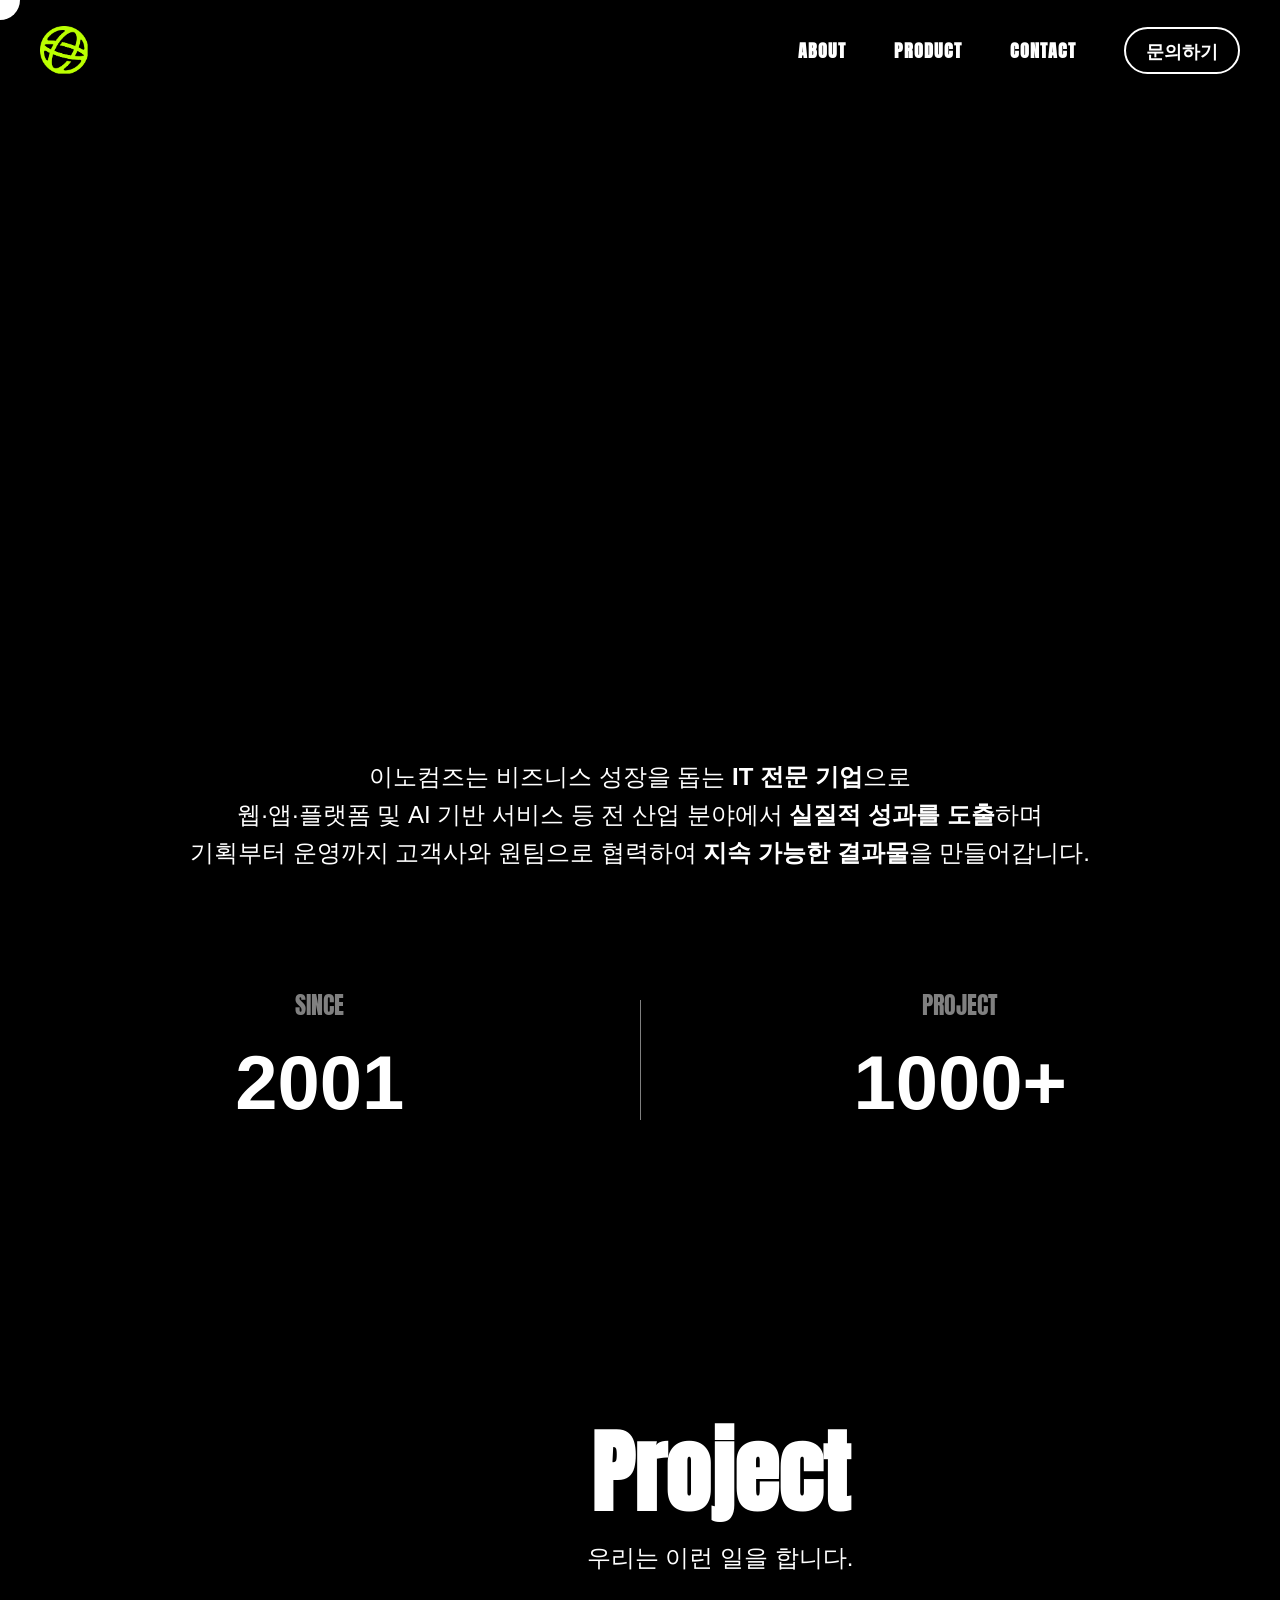
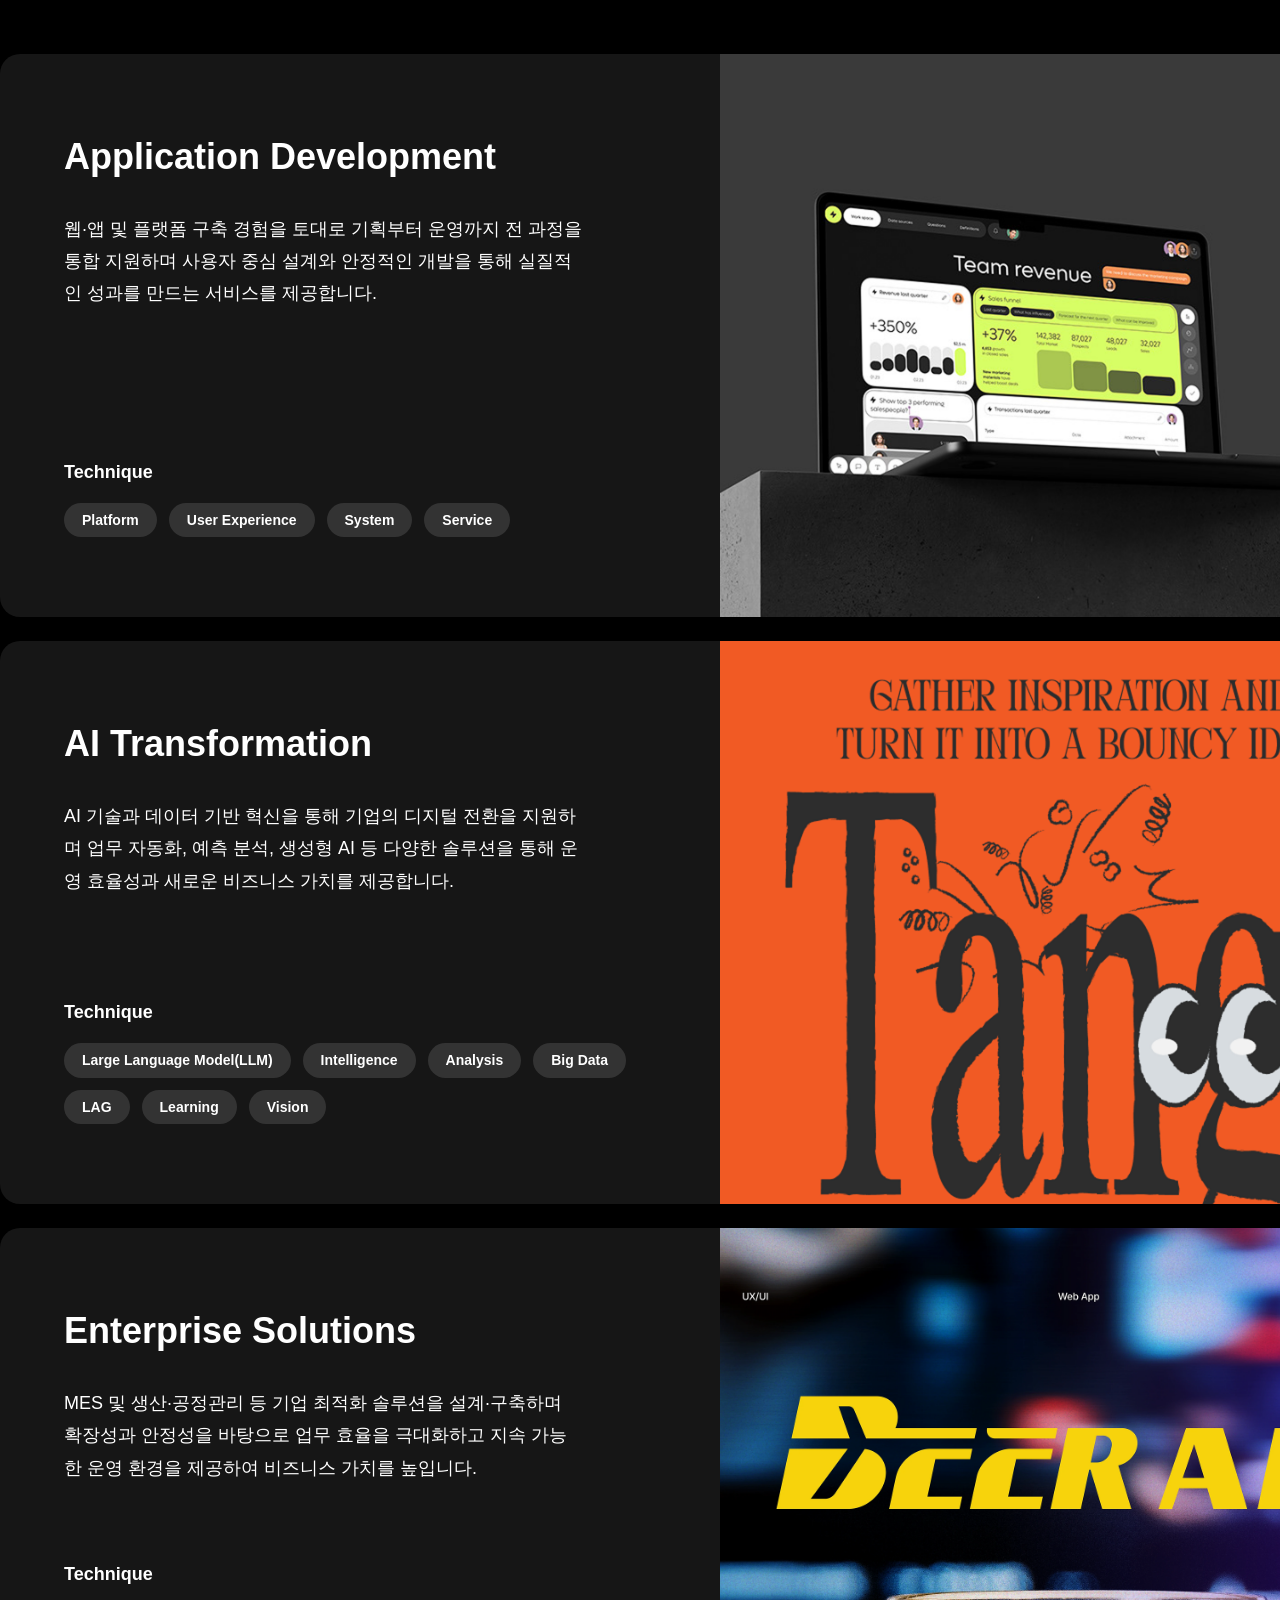
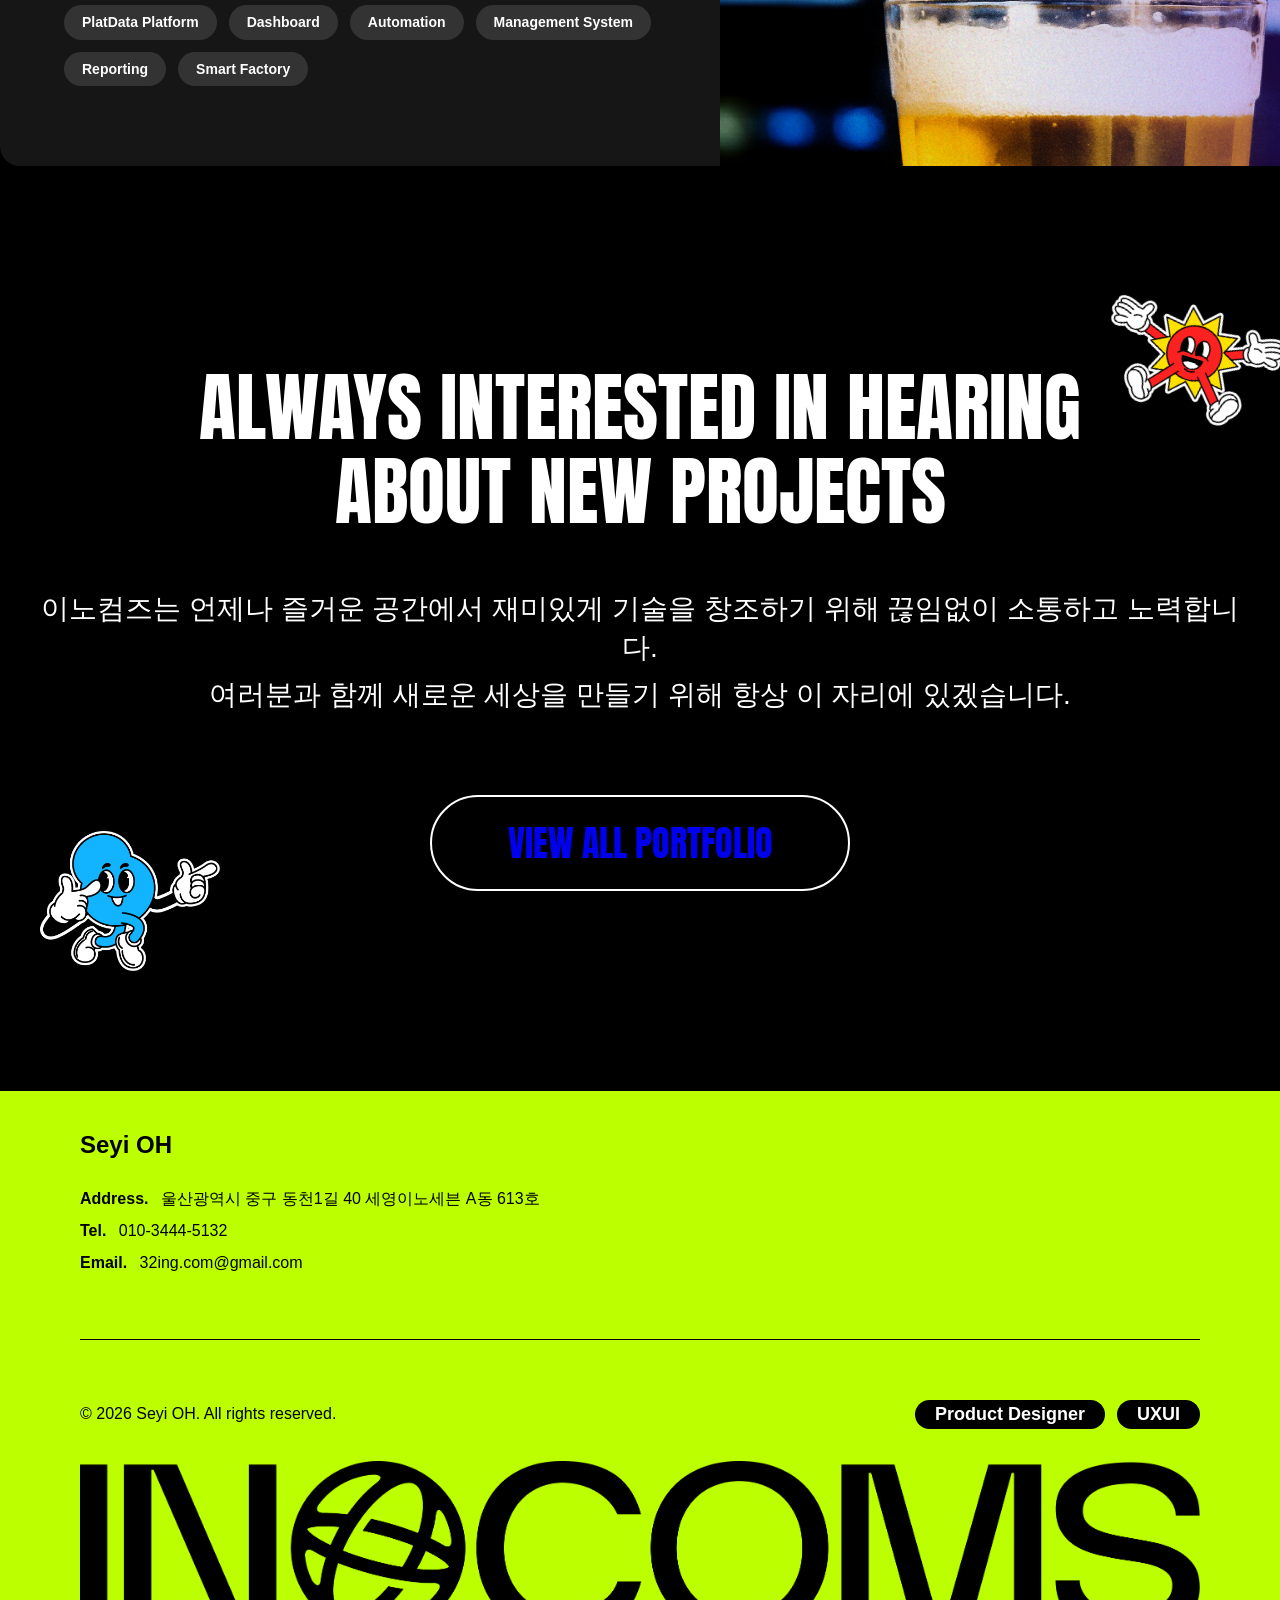
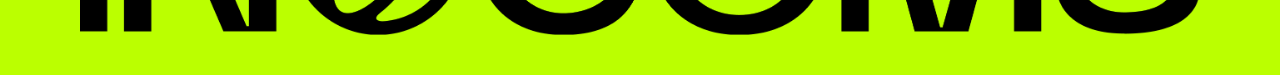
==== index.html @ cf407aca "Initial portfolio upload" ====
<!DOCTYPE html>
<html lang="ko">

<head>
    <meta charset="UTF-8">
    <meta name="viewport" content="width=device-width, initial-scale=1.0">
    <link rel="stylesheet" href="style.css">
    <link rel="preconnect" href="https://fonts.googleapis.com">
    <link rel="preconnect" href="https://fonts.gstatic.com" crossorigin>
    <link href="https://fonts.googleapis.com/css2?family=Anton&display=swap" rel="stylesheet">
    <link href="https://unpkg.com/aos@2.3.4/dist/aos.css" rel="stylesheet">
    <title>Document</title>
</head>

<body>
    <div class="cursor">
    </div>
    <!-- *** header start *** -->
    <header>
        <div class="header_inner">
            <a href="index.html" class="logo">
                <img src="img/logo.png" alt="logo">
            </a>
            <div class="right_menu">
                <nav>
                    <ul class="menu">
                        <li><a href="about.html">ABOUT</a></li>
                        <li><a href="product.html">PRODUCT</a></li>
                        <li><a href="contact.html">CONTACT</a></li>
                    </ul>
                </nav>
                <a href="contact.html" class="contact_btn">문의하기</a>
            </div>
        </div>
    </header>
    <!-- *** header end *** -->

    <!-- *** hero start *** -->
    <section class="hero">
        <video autoplay muted loop playsinline>
            <source src="img/video_main.mp4" type="video/mp4">
        </video>
    </section>
    <!-- *** hero end *** -->

    <!-- *** about start *** -->
    <section class="about">
        <div class="about_text">
            <p>이노컴즈는 비즈니스 성장을 돕는 <strong>IT 전문 기업</strong>으로</p>
            <p>웹·앱·플랫폼 및 AI 기반 서비스 등 전 산업 분야에서 <strong>실질적 성과를 도출</strong>하며</p>
            <p>기획부터 운영까지 고객사와 원팀으로 협력하여 <strong>지속 가능한 결과물</strong>을 만들어갑니다.</p>
        </div>

        <div class="about_stats">
            <div class="stat_item">
                <span class="stat_label">SINCE</span>
                <h2>2001</h2>
            </div>
            <div class="stat_divider"></div>
            <div class="stat_item">
                <span class="stat_label">PROJECT</span>
                <h2>1000+</h2>
            </div>
        </div>
        <!-- *** about end *** -->
    </section>
    <!-- *** project start *** -->
    <!-- *** project title *** -->
    <section class="project">
        <div class="section_title">
            <h2>Project</h2>
            <p>우리는 이런 일을 합니다.</p>
        </div>
        <!-- *** project list *** -->
        <div class="project_list">
            <!-- *** project 1 start *** -->
            <article class="project_card">
                <div class="project_content">
                    <h3>Application Development</h3>
                    <p>웹·앱 및 플랫폼 구축 경험을 토대로 기획부터 운영까지 전 과정을 통합
                        지원하며 사용자 중심 설계와 안정적인 개발을 통해 실질적인 성과를 만드는
                        서비스를 제공합니다.
                    </p>
                    <div class="technique">
                        <span>Technique</span>
                        <ul class="technique_list">
                            <li>Platform</li>
                            <li>User Experience</li>
                            <li>System</li>
                            <li>Service</li>
                        </ul>
                    </div>
                </div>
                <div class="project_image">
                    <img src="img/project1.png" alt="project-1">
                </div>
            </article>
            <!-- *** project 1 end *** -->

            <!-- *** project 2 start *** -->
            <article class="project_card">
                <div class="project_content">
                    <h3>AI Transformation</h3>
                    <p>
                        AI 기술과 데이터 기반 혁신을 통해 기업의 디지털 전환을 지원하며 업무
                        자동화, 예측 분석, 생성형 AI 등 다양한 솔루션을 통해 운영 효율성과
                        새로운 비즈니스 가치를 제공합니다.
                    </p>
                    <div class="technique">
                        <span>Technique</span>
                        <ul class="technique_list">
                            <li>Large Language Model(LLM)</li>
                            <li>Intelligence</li>
                            <li>Analysis</li>
                            <li>Big Data</li>
                            <li>LAG</li>
                            <li>Learning</li>
                            <li>Vision</li>
                        </ul>
                    </div>
                </div>
                <div class="project_image">
                    <img src="img/project2.png" alt="project-2">
                </div>
            </article>
            <!-- *** project 2 end *** -->

            <!-- *** project 3 start *** -->
            <article class="project_card">
                <div class="project_content">
                    <h3>Enterprise Solutions</h3>
                    <p>
                        MES 및 생산·공정관리 등 기업 최적화 솔루션을 설계·구축하며 확장성과
                        안정성을 바탕으로 업무 효율을 극대화하고 지속 가능한 운영 환경을
                        제공하여 비즈니스 가치를 높입니다.
                    </p>
                    <div class="technique">
                        <span>Technique</span>
                        <ul class="technique_list">
                            <li>PlatData Platform</li>
                            <li>Dashboard</li>
                            <li>Automation</li>
                            <li>Management System</li>
                            <li>Reporting</li>
                            <li>Smart Factory</li>
                        </ul>
                    </div>
                </div>
                <div class="project_image">
                    <img src="img/project3.png" alt="project-3">
                </div>
            </article>
            <!-- *** project 3 end *** -->
        </div>
    </section>
    <!-- *** project end *** -->

    <!-- *** contact start *** -->
    <section class="contact">
        <!-- *** contact image *** -->
        <img src="img/blue_sticker.png" alt="blue_sticker" class="charactor_left">
        <img src="img/red_sticker.png" alt="red_sticker" class="charactor_right">

        <!-- *** contact title JS effect *** -->
        <div class="contact_title" data-aos="fade-up">
            <h2>
                ALWAYS INTERESTED IN HEARING<br>
                ABOUT NEW PROJECTS
            </h2>
        </div>
        <!-- *** contact description *** -->
        <div class="contact_description">
            <p>이노컴즈는 언제나 즐거운 공간에서 재미있게 기술을 창조하기 위해 끊임없이 소통하고 노력합니다.</p>
            <p>여러분과 함께 새로운 세상을 만들기 위해 항상 이 자리에 있겠습니다.</p>
        </div>
        <!-- *** contact button *** -->
        <a href="#" class="contact_button">VIEW ALL PORTFOLIO</a>
    </section>
    <!-- *** contact end *** -->

    <!-- *** footer start *** -->
    <footer class="footer">
        <div class="footer_inner">
            <!-- *** company info *** -->
            <div class="footer_info">
                <h3>Seyi OH</h3>
                <p><strong>Address.</strong> 울산광역시 중구 동천1길 40 세영이노세븐 A동 613호</p>
                <p><strong>Tel.</strong> 010-3444-5132</p>
                <p><strong>Email.</strong> 32ing.com@gmail.com</p>
            </div>
            <!-- *** line *** -->
            <div class="footer_divider">
            </div>
            <!-- *** company info *** -->
            <div class="footer_bottom">
                <p class="copyright">© 2026 Seyi OH. All rights reserved.</p>
                <!-- *** company tag *** -->
                <div class="footer_tag">
                    <span>Product Designer</span>
                    <span>UXUI</span>
                </div>
            </div>
            <!-- *** big logo *** -->
            <div class="footer_logo">
                <img src="img/footer_logo.png" alt="footer-logo">
            </div>
        </div>
    </footer>
    <!-- *** footer end *** -->
    </section>

    <!-- *** javascript start *** -->
    <script src="https://unpkg.com/aos@2.3.4/dist/aos.js"></script>
    <script src="script.js"></script>
</body>

</html>
---- style.css ----
/* 초기 세팅 */
* {
    margin: 0;
    padding: 0;
    box-sizing: border-box;
}

body {
    background-color: #000;
    font-family: "pretendard", sans-serif;
    color: #FFF;
    cursor: none;
}

body a {
    cursor: none;
}

/* ===== Cursor Design Start ===== */
.cursor {
    width: 40px;
    height: 40px;
    border-radius: 50%;
    background: white;
    position: fixed;
    pointer-events: none;
    mix-blend-mode: difference;
    z-index: 9999;
    transform: translate(-50%, -50%) scale(1);
    transition: transform .3s ease;
}

.cursor.active {
    transform: translate(-50%, -50%) scale(1.5);
}

/* ==== header start ===== */
header {
    width: 100%;
    position: fixed;
    z-index: 9998;
    background-color: #000;
}

.header_inner {
    max-width: 1440px;
    height: 100px;
    padding: 0 40px;
    margin: 0 auto;
    display: flex;
    align-items: center;
    justify-content: space-between;
}

/* ==== logo style ===== */
.logo img {
    width: 48px;
    height: 48px;
    display: block;
}

/* ==== menu style ===== */
.menu {
    display: flex;
    gap: 48px;
    list-style: none;
}

.menu a {
    color: white;
    text-decoration: none;
    font-size: 18px;
    font-weight: 700;
    letter-spacing: 1px;
}

/* ==== right menu style ===== */
.right_menu {
    font-family: "Anton", "sans-serif";
    display: flex;
    align-items: center;
    gap: 48px;
}

/* ==== contact btn style ===== */
.contact_btn {
    padding: 8px 20px;
    border: 2px solid #FFF;
    border-radius: 999px;
    color: #FFF;
    text-decoration: none;
    font-size: 18px;
    font-weight: 700;
    transition: all 0.3s ease;
}

.contact_btn:hover {
    background: #FFF;
    color: #000;
}

/* ==== hero start ==== */
.hero {
    display: flex;
    justify-content: center;
    align-items: center;
}

.hero video {
    width: 100%;
    max-width: 675px;
    margin-top: 120px;
    height: auto;
    display: block;
}

/* ==== about start ==== */
.about {
    padding: 300px 0px;
    display: flex;
    flex-direction: column;
    align-items: center;
}

.about_text {
    text-align: center;
}

.about_text p {
    font-family: "pretendard", sans-serif;
    font-size: 24px;
    line-height: 1.6;
    font-weight: 300;
}

.about_text p strong {
    font-weight: 600;
}

.about_stats {
    width: 100%;
    max-width: 1440px;
    margin-top: 120px;
    display: flex;
    justify-content: center;
    align-items: center;
}

.stat_item {
    flex: 1;
    display: flex;
    flex-direction: column;
    align-items: center;
}

.stat_label {
    font-family: "Anton", "sans-serif";
    font-size: 24px;
    line-height: 1;
    color: #808080;
    margin-bottom: 20px;
}

.stat_item h2 {
    font-size: 76px;
    font-weight: 700;
    line-height: 1.2;
}

.stat_divider {
    width: 1px;
    height: 120px;
    background-color: #808080;
}

/* ==== about end ==== */

/* ==== project start ==== */

.project {
    width: 1440px;
    margin: 0 auto;
    padding: 50x 40px;
}

.project_list {
    display: flex;
    flex-direction: column;
    gap: 24px;
}

/* ==== title area ==== */

.section_title {
    text-align: center;
    margin-bottom: 80px;
}

.section_title h2 {
    font-family: "Anton", sans-serif;
    font-size: 90px;
    line-height: 1;
    text-align: center;
}

.section_title p {
    font-family: "pretendard", sans-serif;
    font-size: 24px;
    font-weight: 300;
    margin-top: 24px;
    text-align: center;
}

/* ==== project card start ==== */
.project_card {
    display: flex;
    overflow: hidden;
    border-radius: 20px;
    background-color: #161616;
}

/* ==== project left content start ==== */

.project_content {
    width: 50%;
    padding: 80px 64px;
    display: flex;
    flex-direction: column;

}

.project_content h3 {
    font-family: "pretendard", sans-serif;
    font-size: 36px;
    font-weight: 700;
    line-height: 1.3;
    margin-bottom: 32px;
}

.project_content p {
    font-family: "pretendard", sans-serif;
    font-size: 18px;
    font-weight: 400;
    line-height: 1.8;
    max-width: 520px;
    margin-bottom: 80px;
}


/* ==== technique start ==== */
.technique {
    margin-top: auto;
}

.technique span {
    display: block;
    font-family: "pretendard", sans-serif;
    font-size: 18px;
    font-weight: 700;
    margin-bottom: 20px;
}

.technique_list {
    display: flex;
    flex-wrap: wrap;
    gap: 12px;
}

.technique_list li {
    list-style: none;
    padding: 6px 18px;
    border-radius: 999px;
    background-color: #333;
    font-family: "pretendard", sans-serif;
    font-size: 14px;
    font-weight: 700;
    line-height: 1.6;
}

/* ==== project right image start ==== */
.project_image {
    width: 50%;
}

.project_image img {
    width: 100%;
    height: 100%;
    display: block;
    object-fit: cover;
}

/* ==== project end ==== */

/* ==== contact start ==== */
.contact {
    max-width: 1440px;
    width: 100%;
    margin: 0 auto;
    padding: 200px 40px;
    position: relative;
    display: flex;
    flex-direction: column;
    align-items: center;
}

.contact_title {
    text-align: center;
}

.contact_title h2 {
    font-family: "Anton", sans-serif;
    font-size: 76px;
    line-height: 1.1;
    font-weight: 400;
}

/* ==== contact discrition ==== */
.contact_description {
    margin-top: 48px;
    text-align: center;
}

.contact_description p {
    font-family: "pretendard", sans-serif;
    font-size: 28px;
    font-weight: 400;
    line-height: 1.4;
    margin-top: 8px;
}

/* ==== contact button ==== */
.contact_button {
    margin-top: 80px;
    width: 420px;
    height: 96px;
    display: flex;
    justify-content: center;
    align-items: center;
    border: 2px solid #FFF;
    border-radius: 999px;
    text-decoration: none;
    font-family: "Anton", sans-serif;
    font-size: 36px;
    font-weight: 400;
    transition: all 0.3s ease;
}

.contact_button:hover {
    background-color: #FFF;
    color: #000;
}

.charactor_left,
.charactor_right {
    position: absolute;
    width: 180px;
}

.charactor_left {
    left: 40px;
    bottom: 120px;
}

.charactor_right {
    right: 0;
    top: 140px;
    transform: translate(0) rotate(17deg);
}

/* ==== contact end ==== */

/* ==== footer start ==== */

footer {
    width: 100%;
    background-color: #BBFF00;
    padding: 40px;
    overflow: hidden;
}

.footer_inner {
    max-width: 1440px;
    margin: 0 auto;
    padding: 0 40px;
}

/* ==== footer company info start ==== */
.footer_info h3 {
    font-family: "pretendard", sans-serif;
    font-size: 24px;
    color: #000;
    font-weight: 700;
    margin-bottom: 24px;
}

.footer_info p {
    font-family: "pretendard", sans-serif;
    font-size: 16px;
    font-weight: 400;
    line-height: 2;
    color: #000;
}

.footer_info strong {
    margin-right: 8px;
    font-weight: 700;
}

.footer_divider {
    width: 100%;
    height: 1px;
    background-color: #000;
    margin: 60px 0;
}

.footer_bottom {
    display: flex;
    justify-content: space-between;
    align-items: center;
    margin-bottom: 32px;
    color: #000;
}

.copyright {
    font-family: "pretendard", sans-serif;
    font-size: 16px;
    font-weight: 400;
}

.footer_tag {
    display: flex;
    gap: 12px;
}

.footer_tag span {
    font-family: "pretendard", sans-serif;
    padding: 4px 20px;
    border-radius: 999px;
    background-color: #000;
    color: #FFF;
    font-size: 18px;
    font-weight: 600;
}

.footer_logo img {
    width: 100%;
    display: block;
}

/* ==== footer end ==== */
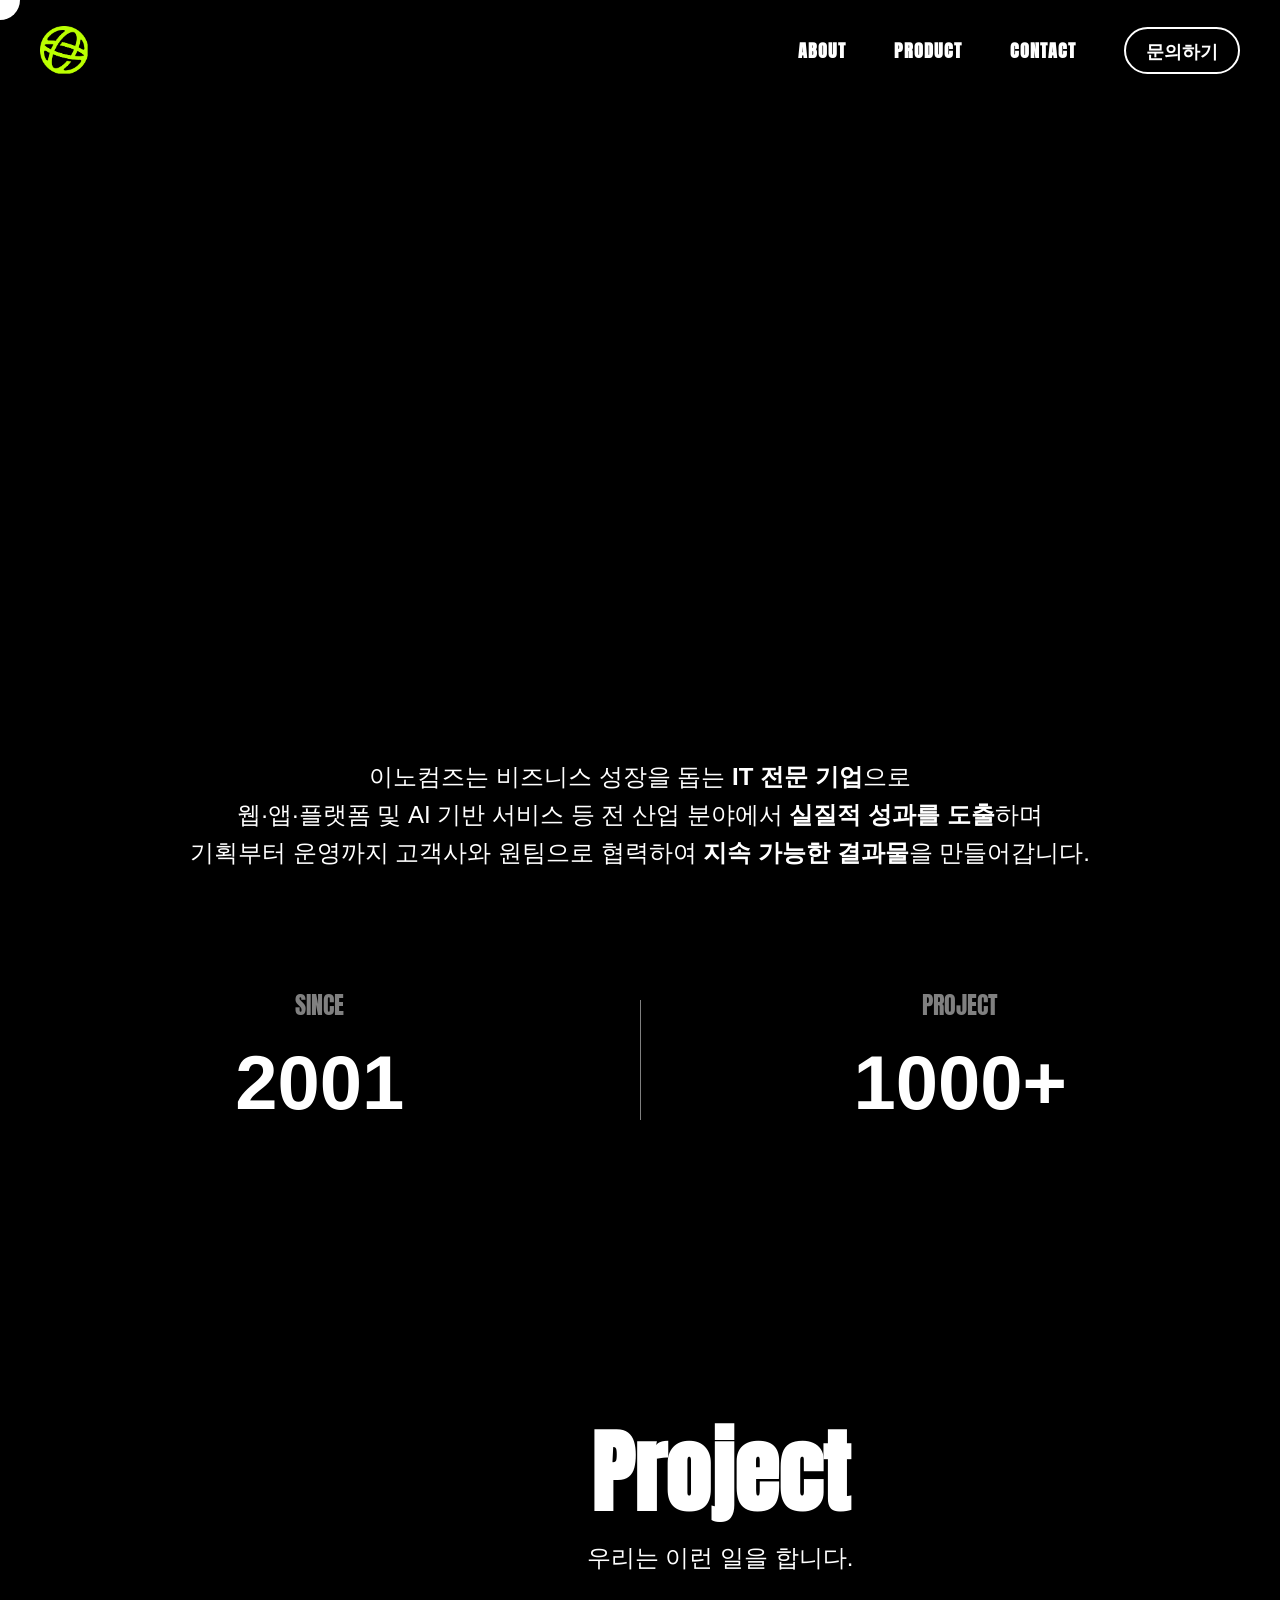
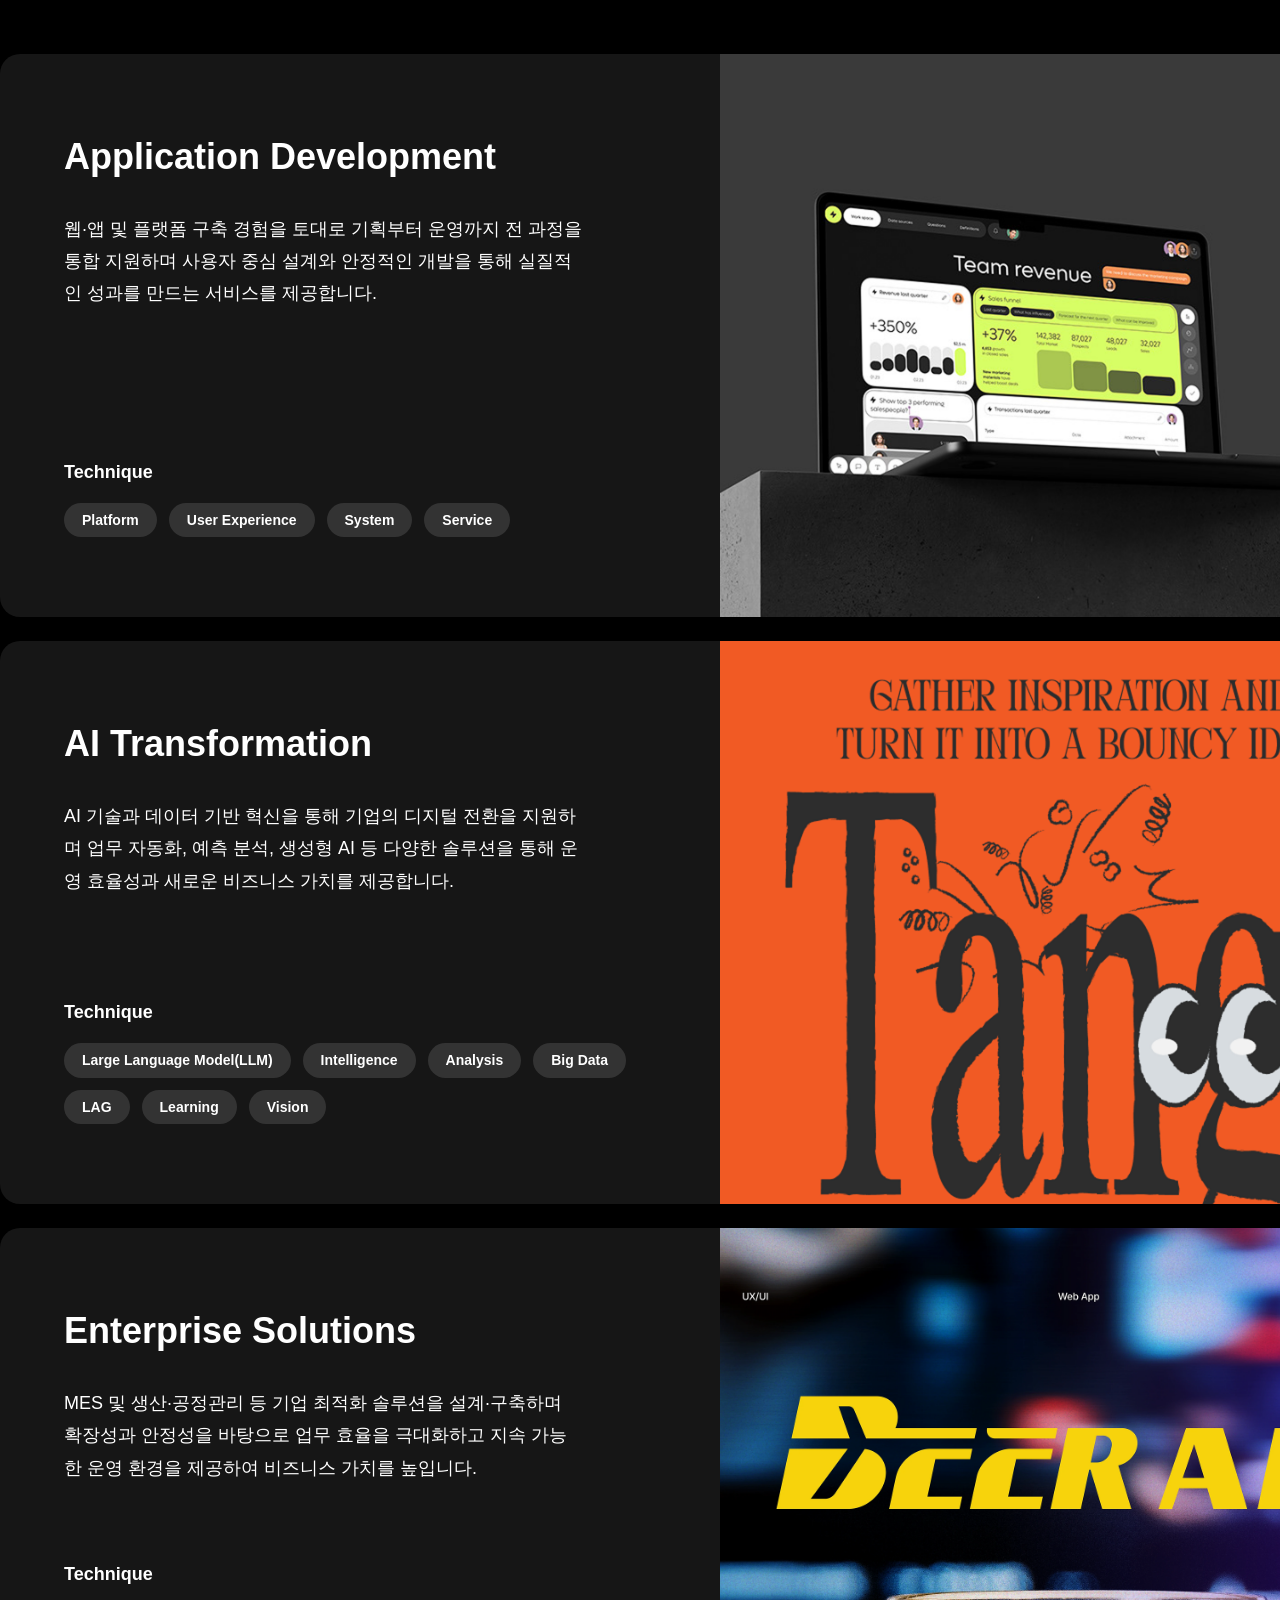
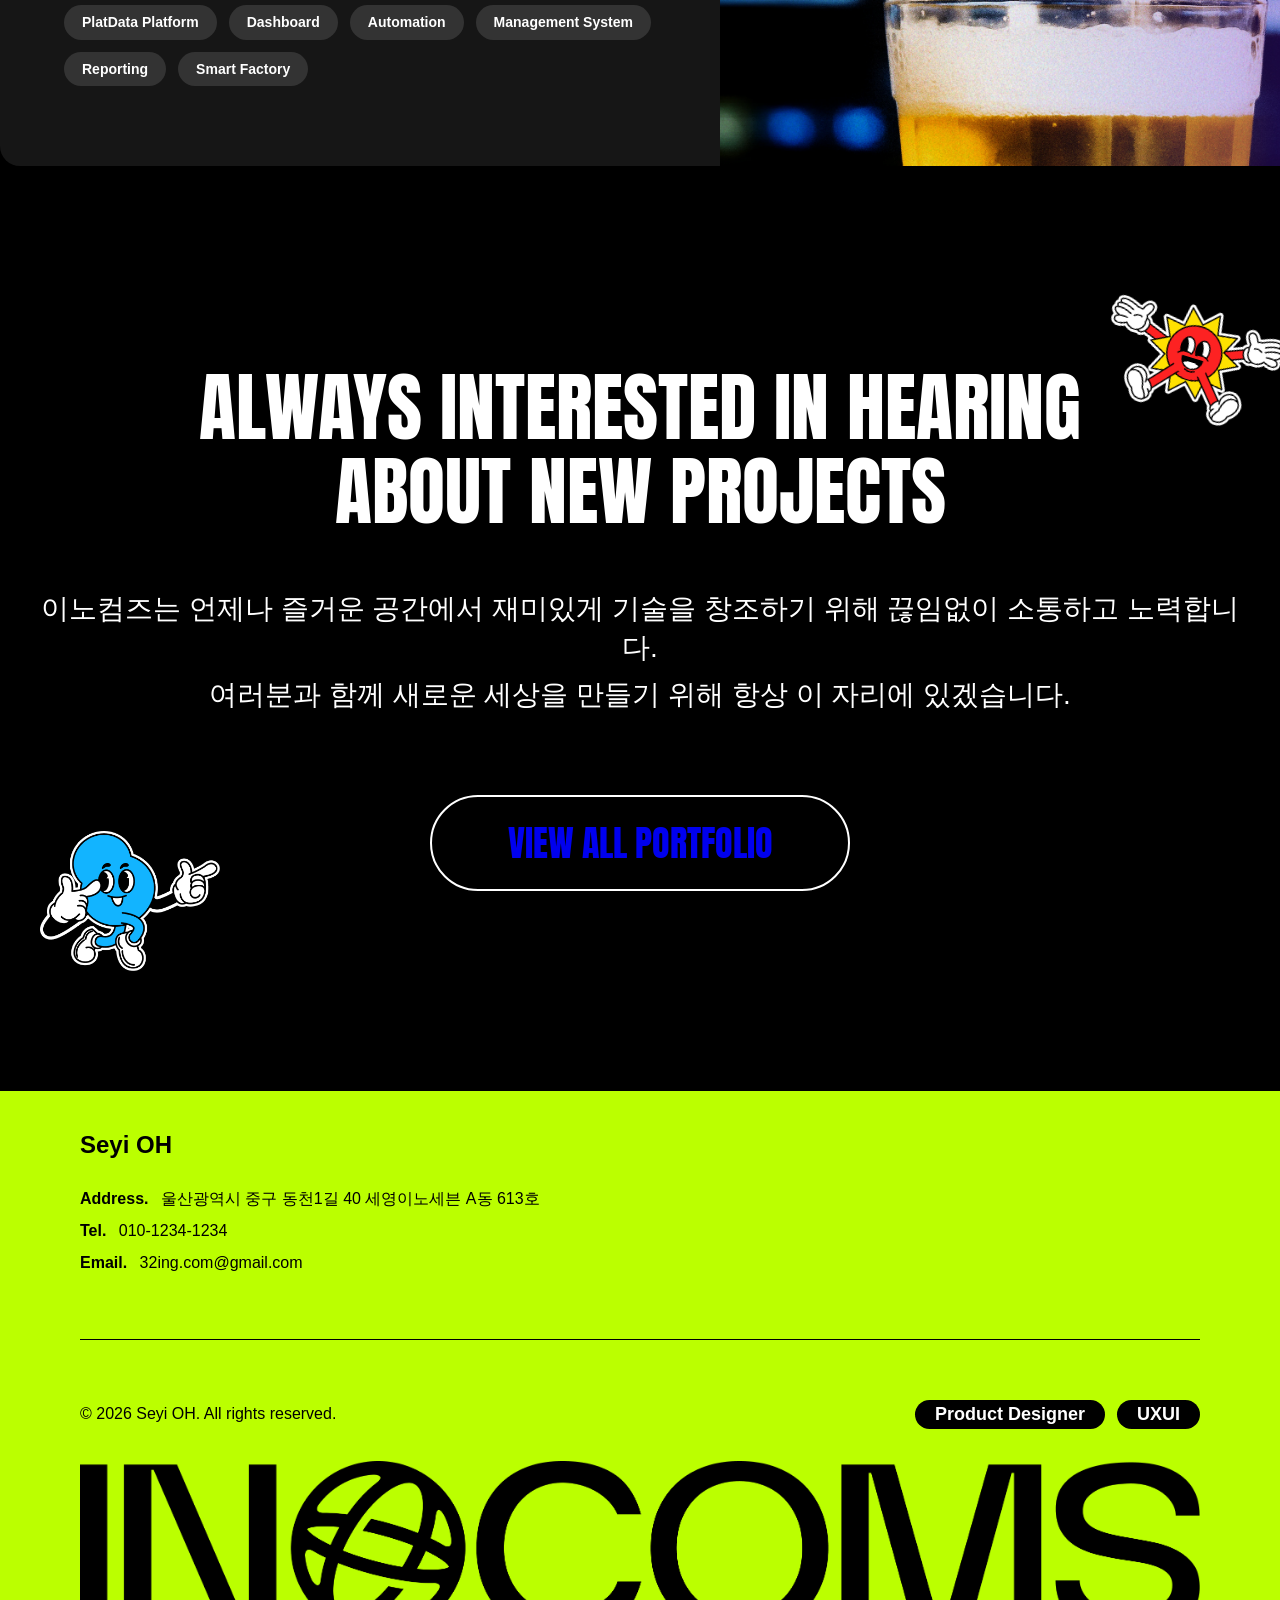
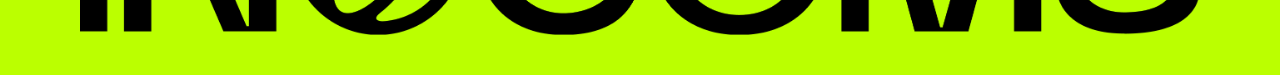
==== commit b7b4fa99: "Add files via upload" ====
--- a/index.html
+++ b/index.html
@@ -9,7 +9,7 @@
     <link rel="preconnect" href="https://fonts.gstatic.com" crossorigin>
     <link href="https://fonts.googleapis.com/css2?family=Anton&display=swap" rel="stylesheet">
     <link href="https://unpkg.com/aos@2.3.4/dist/aos.css" rel="stylesheet">
-    <title>Document</title>
+    <title>32's PORTFOLIO</title>
 </head>
 
 <body>
@@ -185,7 +185,7 @@
             <div class="footer_info">
                 <h3>Seyi OH</h3>
                 <p><strong>Address.</strong> 울산광역시 중구 동천1길 40 세영이노세븐 A동 613호</p>
-                <p><strong>Tel.</strong> 010-3444-5132</p>
+                <p><strong>Tel.</strong> 010-1234-1234</p>
                 <p><strong>Email.</strong> 32ing.com@gmail.com</p>
             </div>
             <!-- *** line *** -->
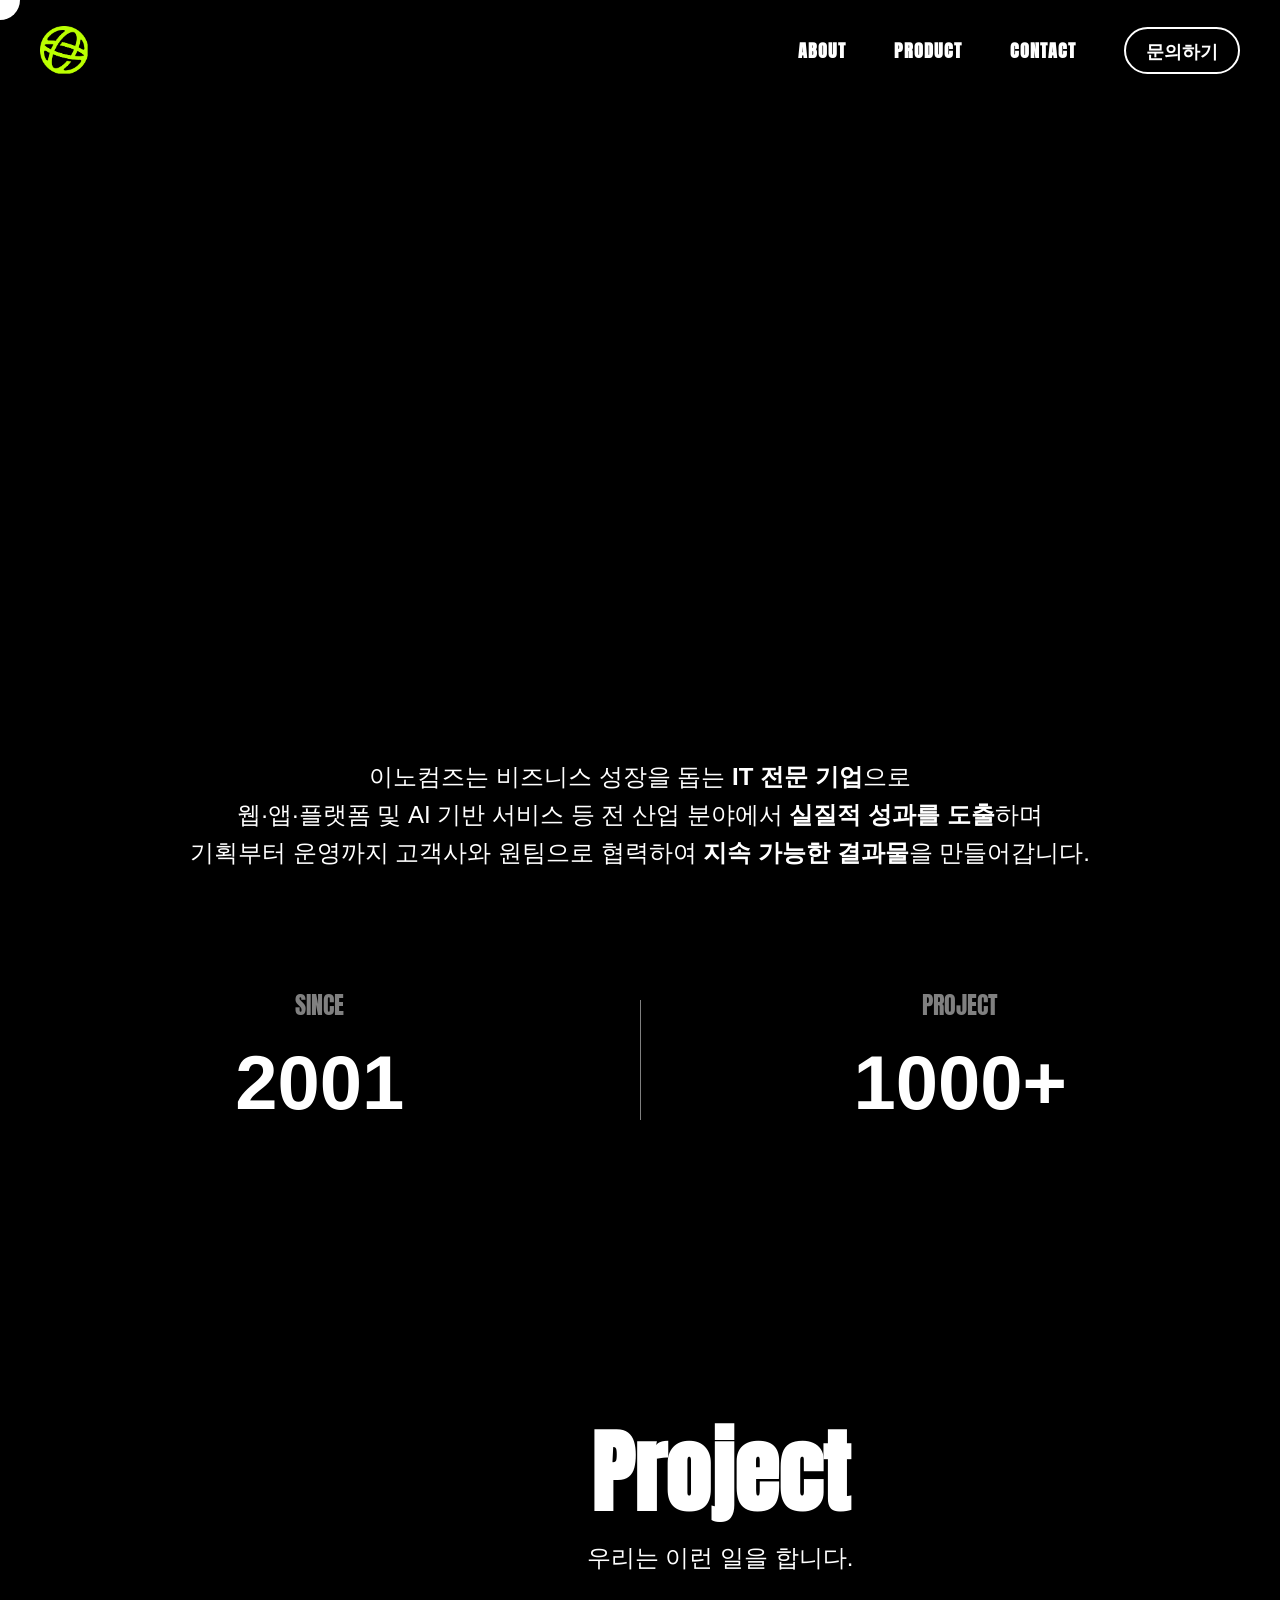
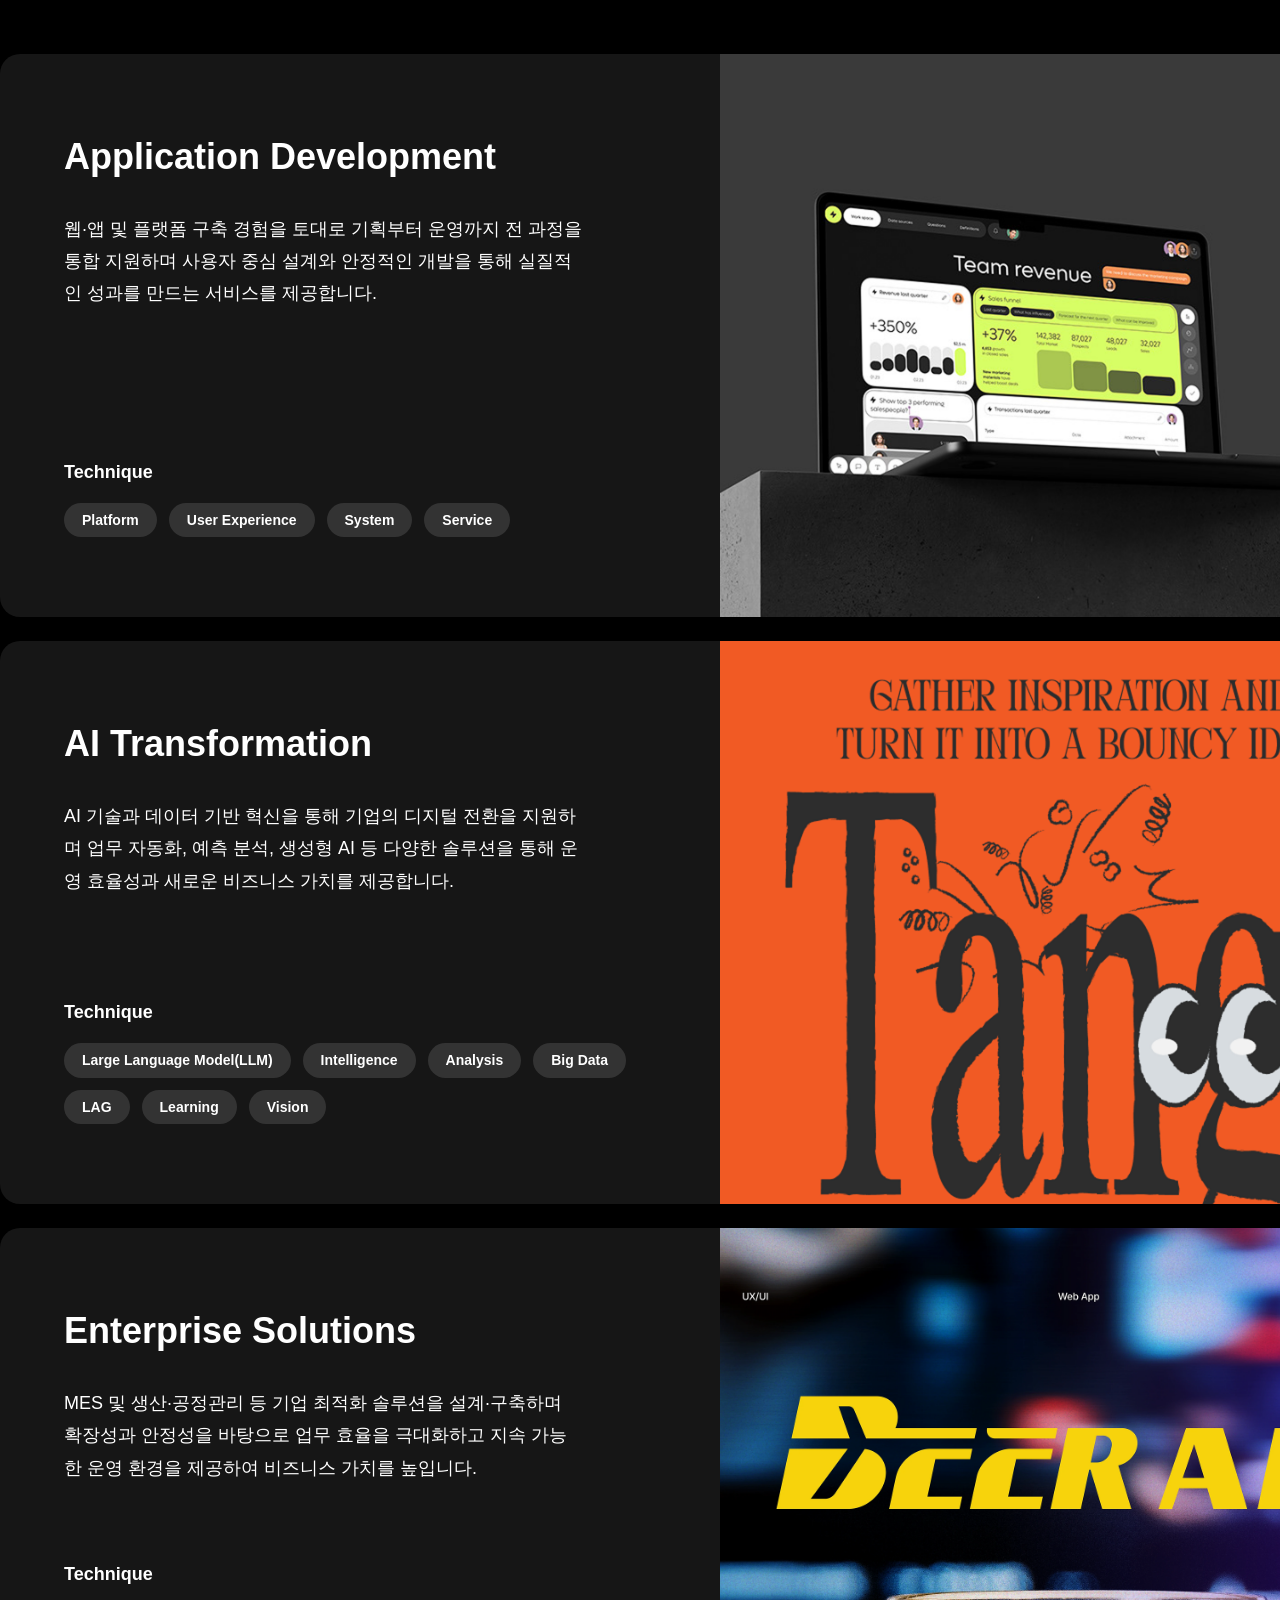
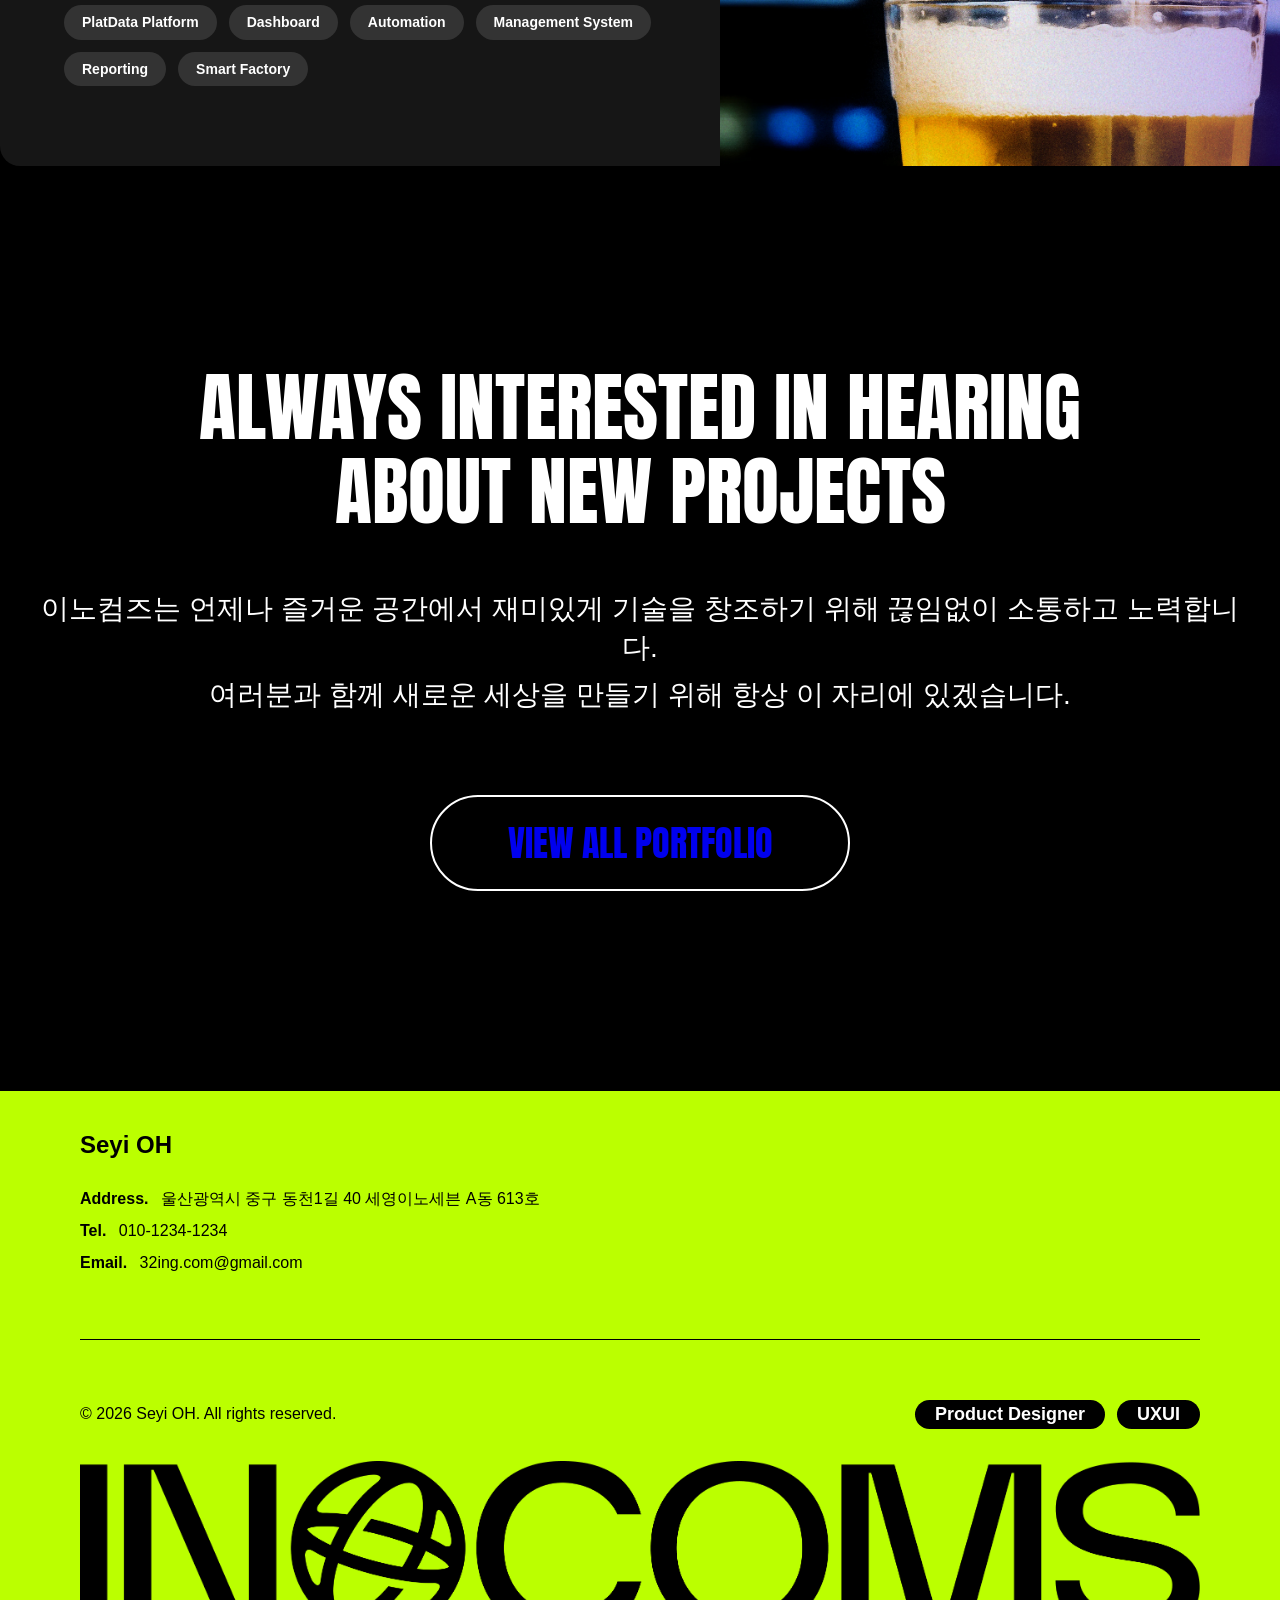
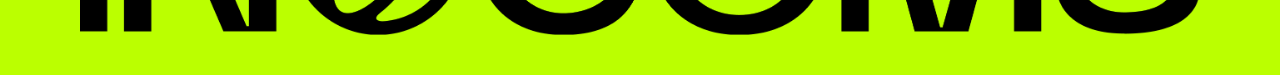
==== commit 3cd41b57: "Add files via upload" ====
--- a/index.html
+++ b/index.html
@@ -158,8 +158,8 @@
     <!-- *** contact start *** -->
     <section class="contact">
         <!-- *** contact image *** -->
-        <img src="img/blue_sticker.png" alt="blue_sticker" class="charactor_left">
-        <img src="img/red_sticker.png" alt="red_sticker" class="charactor_right">
+        <img src="img/blue_sticker.png" alt="blue_sticker" data-aos="fade-left" class="charactor_left">
+        <img src="img/red_sticker.png" alt="red_sticker" data-aos="fade-right" class="charactor_right">
 
         <!-- *** contact title JS effect *** -->
         <div class="contact_title" data-aos="fade-up">
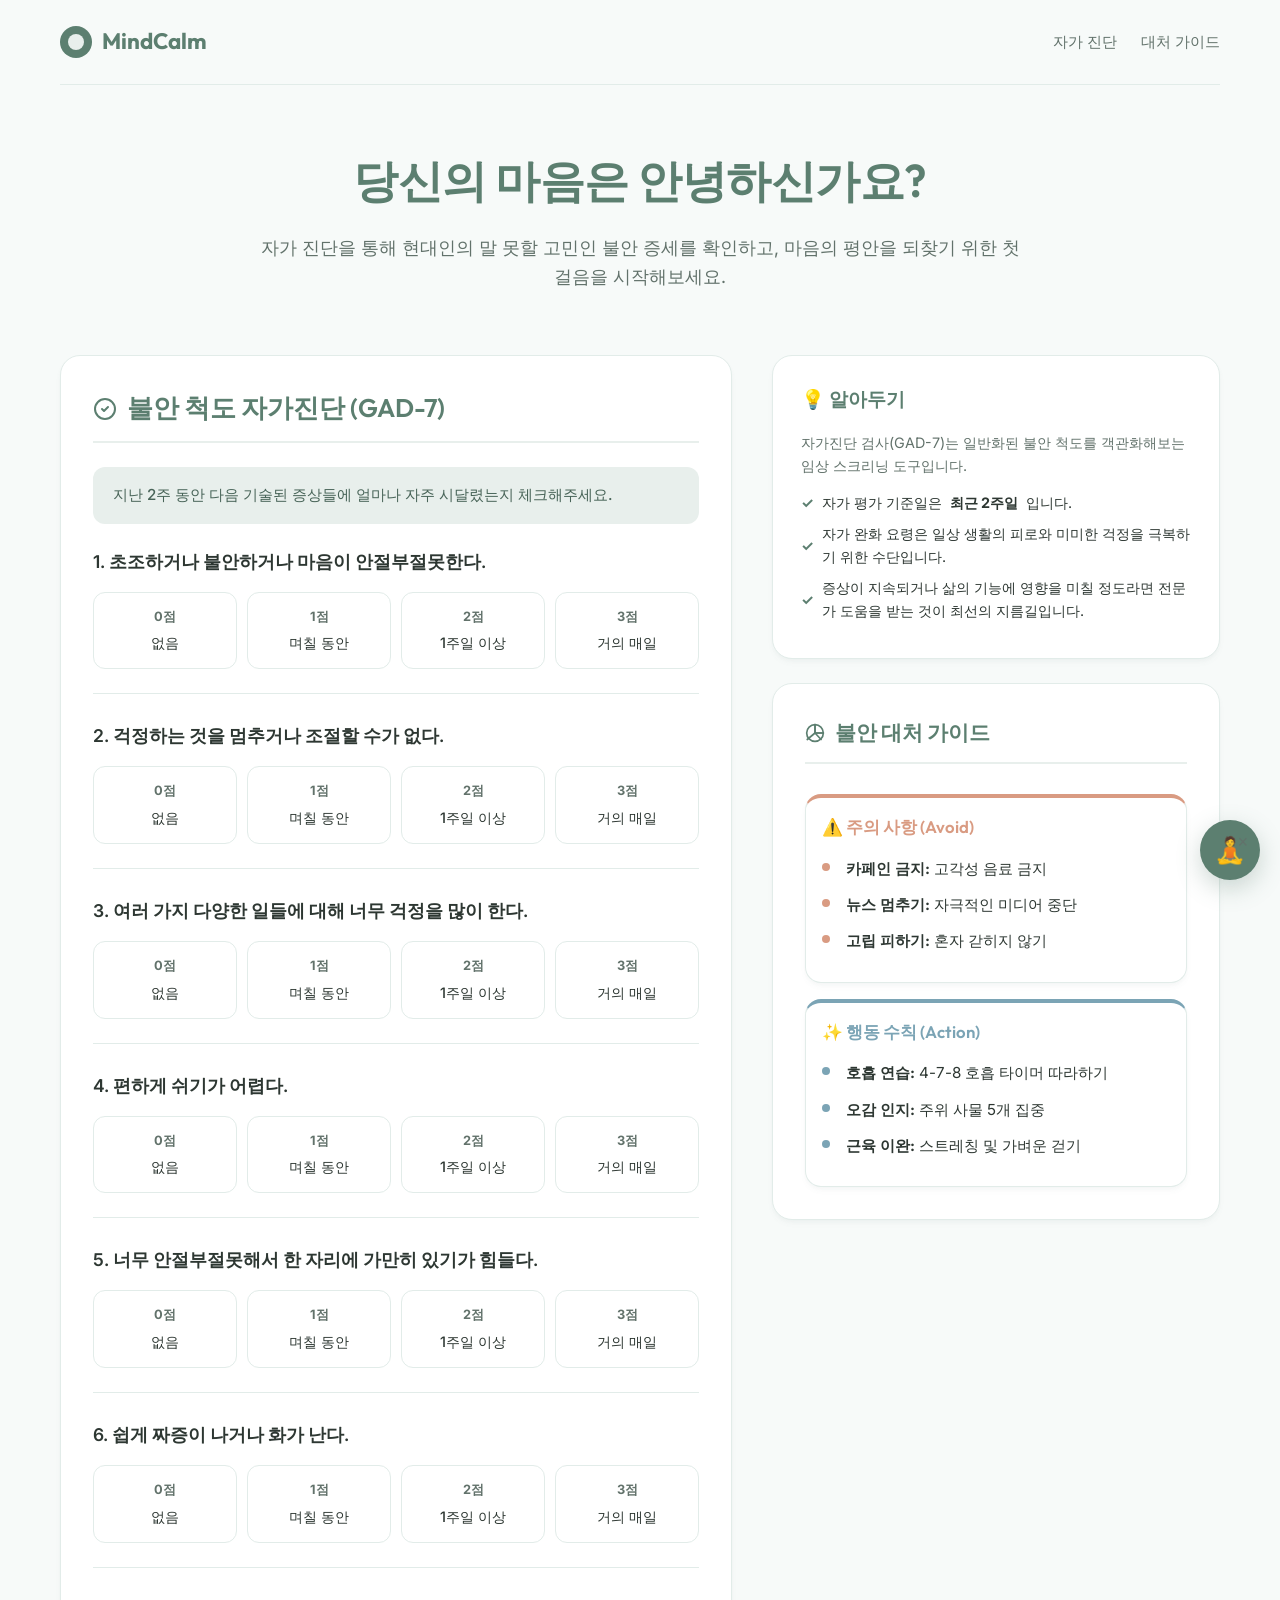
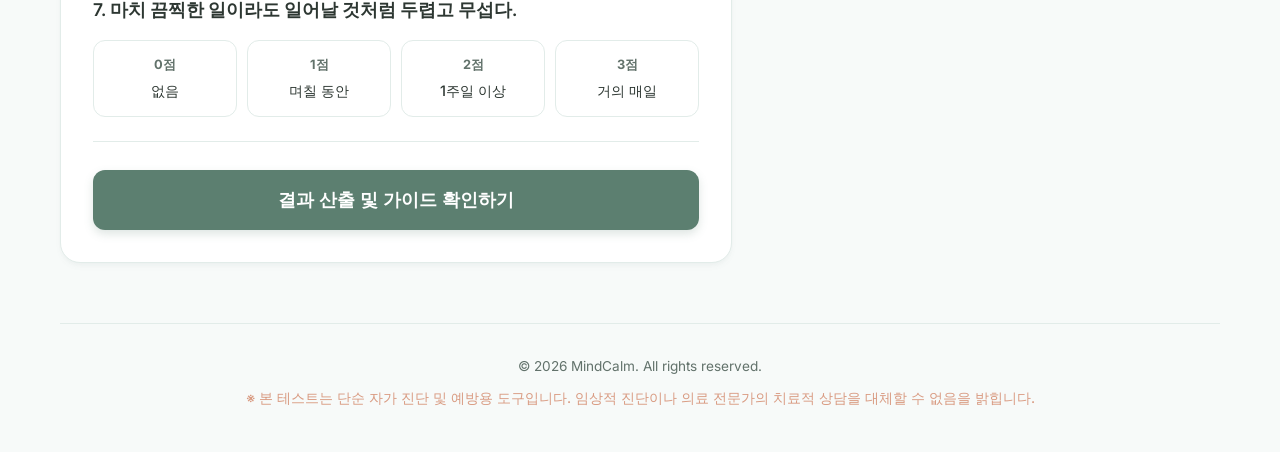
==== commit 212520b5: "AI Vibecoding" ====
--- a/index.html
+++ b/index.html
@@ -4,214 +4,369 @@
 <head>
     <meta charset="UTF-8">
     <meta name="viewport" content="width=device-width, initial-scale=1.0">
-    <link rel="stylesheet" href="style.css">
+    <title>MindCalm - 마음 진단 및 불안 케어 솔루션</title>
+    <!-- Google Fonts: Outfit & Inter for premium typography -->
     <link rel="preconnect" href="https://fonts.googleapis.com">
     <link rel="preconnect" href="https://fonts.gstatic.com" crossorigin>
-    <link href="https://fonts.googleapis.com/css2?family=Anton&display=swap" rel="stylesheet">
-    <link href="https://unpkg.com/aos@2.3.4/dist/aos.css" rel="stylesheet">
-    <title>32's PORTFOLIO</title>
+    <link
+        href="https://fonts.googleapis.com/css2?family=Inter:wght@300;400;500;600;700&family=Outfit:wght@300;400;500;600;700&display=swap"
+        rel="stylesheet">
+    <!-- Link to Extracted CSS Style Sheet -->
+    <link rel="stylesheet" href="style.css">
 </head>
 
 <body>
-    <div class="cursor">
+
+    <div class="app-container">
+
+        <!-- Header -->
+        <header>
+            <div class="logo">
+                <span class="logo-icon"></span>
+                <span>MindCalm</span>
+            </div>
+            <nav>
+                <ul>
+                    <li><a href="#diagnose">자가 진단</a></li>
+                    <li><a href="#guides">대처 가이드</a></li>
+                </ul>
+            </nav>
+        </header>
+
+        <!-- Hero Title -->
+        <div class="hero">
+            <h1>당신의 마음은 안녕하신가요?</h1>
+            <p>자가 진단을 통해 현대인의 말 못할 고민인 불안 증세를 확인하고, 마음의 평안을 되찾기 위한 첫걸음을 시작해보세요.</p>
+        </div>
+
+        <!-- Main Body -->
+        <main>
+
+            <!-- Left Grid: Survey & Results -->
+            <div style="display: flex; flex-direction: column; gap: 40px;">
+
+                <!-- Section 1: Self Diagnosis -->
+                <section id="diagnose">
+                    <h2 class="section-title">
+                        <svg width="24" height="24" viewBox="0 0 24 24" fill="none" stroke="currentColor"
+                            stroke-width="2" stroke-linecap="round" stroke-linejoin="round"
+                            style="vertical-align: middle;">
+                            <path d="M12 22c5.523 0 10-4.477 10-10S17.523 2 12 2 2 6.477 2 12s4.477 10 10 10z"></path>
+                            <path d="m9 12 2 2 4-4"></path>
+                        </svg>
+                        불안 척도 자가진단 (GAD-7)
+                    </h2>
+
+                    <div class="survey-info">
+                        지난 2주 동안 다음 기술된 증상들에 얼마나 자주 시달렸는지 체크해주세요.
+                    </div>
+
+                    <form id="gad7-form">
+                        <!-- Q1 -->
+                        <div class="question-card">
+                            <p class="question-text">1. 초조하거나 불안하거나 마음이 안절부절못한다.</p>
+                            <div class="options-group">
+                                <label class="option-label">
+                                    <input type="radio" name="q1" value="0" required>
+                                    <span class="option-score">0점</span>
+                                    <span class="option-text">없음</span>
+                                </label>
+                                <label class="option-label">
+                                    <input type="radio" name="q1" value="1">
+                                    <span class="option-score">1점</span>
+                                    <span class="option-text">며칠 동안</span>
+                                </label>
+                                <label class="option-label">
+                                    <input type="radio" name="q1" value="2">
+                                    <span class="option-score">2점</span>
+                                    <span class="option-text">1주일 이상</span>
+                                </label>
+                                <label class="option-label">
+                                    <input type="radio" name="q1" value="3">
+                                    <span class="option-score">3점</span>
+                                    <span class="option-text">거의 매일</span>
+                                </label>
+                            </div>
+                        </div>
+
+                        <!-- Q2 -->
+                        <div class="question-card">
+                            <p class="question-text">2. 걱정하는 것을 멈추거나 조절할 수가 없다.</p>
+                            <div class="options-group">
+                                <label class="option-label">
+                                    <input type="radio" name="q2" value="0" required>
+                                    <span class="option-score">0점</span>
+                                    <span class="option-text">없음</span>
+                                </label>
+                                <label class="option-label">
+                                    <input type="radio" name="q2" value="1">
+                                    <span class="option-score">1점</span>
+                                    <span class="option-text">며칠 동안</span>
+                                </label>
+                                <label class="option-label">
+                                    <input type="radio" name="q2" value="2">
+                                    <span class="option-score">2점</span>
+                                    <span class="option-text">1주일 이상</span>
+                                </label>
+                                <label class="option-label">
+                                    <input type="radio" name="q2" value="3">
+                                    <span class="option-score">3점</span>
+                                    <span class="option-text">거의 매일</span>
+                                </label>
+                            </div>
+                        </div>
+
+                        <!-- Q3 -->
+                        <div class="question-card">
+                            <p class="question-text">3. 여러 가지 다양한 일들에 대해 너무 걱정을 많이 한다.</p>
+                            <div class="options-group">
+                                <label class="option-label">
+                                    <input type="radio" name="q3" value="0" required>
+                                    <span class="option-score">0점</span>
+                                    <span class="option-text">없음</span>
+                                </label>
+                                <label class="option-label">
+                                    <input type="radio" name="q3" value="1">
+                                    <span class="option-score">1점</span>
+                                    <span class="option-text">며칠 동안</span>
+                                </label>
+                                <label class="option-label">
+                                    <input type="radio" name="q3" value="2">
+                                    <span class="option-score">2점</span>
+                                    <span class="option-text">1주일 이상</span>
+                                </label>
+                                <label class="option-label">
+                                    <input type="radio" name="q3" value="3">
+                                    <span class="option-score">3점</span>
+                                    <span class="option-text">거의 매일</span>
+                                </label>
+                            </div>
+                        </div>
+
+                        <!-- Q4 -->
+                        <div class="question-card">
+                            <p class="question-text">4. 편하게 쉬기가 어렵다.</p>
+                            <div class="options-group">
+                                <label class="option-label">
+                                    <input type="radio" name="q4" value="0" required>
+                                    <span class="option-score">0점</span>
+                                    <span class="option-text">없음</span>
+                                </label>
+                                <label class="option-label">
+                                    <input type="radio" name="q4" value="1">
+                                    <span class="option-score">1점</span>
+                                    <span class="option-text">며칠 동안</span>
+                                </label>
+                                <label class="option-label">
+                                    <input type="radio" name="q4" value="2">
+                                    <span class="option-score">2점</span>
+                                    <span class="option-text">1주일 이상</span>
+                                </label>
+                                <label class="option-label">
+                                    <input type="radio" name="q4" value="3">
+                                    <span class="option-score">3점</span>
+                                    <span class="option-text">거의 매일</span>
+                                </label>
+                            </div>
+                        </div>
+
+                        <!-- Q5 -->
+                        <div class="question-card">
+                            <p class="question-text">5. 너무 안절부절못해서 한 자리에 가만히 있기가 힘들다.</p>
+                            <div class="options-group">
+                                <label class="option-label">
+                                    <input type="radio" name="q5" value="0" required>
+                                    <span class="option-score">0점</span>
+                                    <span class="option-text">없음</span>
+                                </label>
+                                <label class="option-label">
+                                    <input type="radio" name="q5" value="1">
+                                    <span class="option-score">1점</span>
+                                    <span class="option-text">며칠 동안</span>
+                                </label>
+                                <label class="option-label">
+                                    <input type="radio" name="q5" value="2">
+                                    <span class="option-score">2점</span>
+                                    <span class="option-text">1주일 이상</span>
+                                </label>
+                                <label class="option-label">
+                                    <input type="radio" name="q5" value="3">
+                                    <span class="option-score">3점</span>
+                                    <span class="option-text">거의 매일</span>
+                                </label>
+                            </div>
+                        </div>
+
+                        <!-- Q6 -->
+                        <div class="question-card">
+                            <p class="question-text">6. 쉽게 짜증이 나거나 화가 난다.</p>
+                            <div class="options-group">
+                                <label class="option-label">
+                                    <input type="radio" name="q6" value="0" required>
+                                    <span class="option-score">0점</span>
+                                    <span class="option-text">없음</span>
+                                </label>
+                                <label class="option-label">
+                                    <input type="radio" name="q6" value="1">
+                                    <span class="option-score">1점</span>
+                                    <span class="option-text">며칠 동안</span>
+                                </label>
+                                <label class="option-label">
+                                    <input type="radio" name="q6" value="2">
+                                    <span class="option-score">2점</span>
+                                    <span class="option-text">1주일 이상</span>
+                                </label>
+                                <label class="option-label">
+                                    <input type="radio" name="q6" value="3">
+                                    <span class="option-score">3점</span>
+                                    <span class="option-text">거의 매일</span>
+                                </label>
+                            </div>
+                        </div>
+
+                        <!-- Q7 -->
+                        <div class="question-card">
+                            <p class="question-text">7. 마치 끔찍한 일이라도 일어날 것처럼 두렵고 무섭다.</p>
+                            <div class="options-group">
+                                <label class="option-label">
+                                    <input type="radio" name="q7" value="0" required>
+                                    <span class="option-score">0점</span>
+                                    <span class="option-text">없음</span>
+                                </label>
+                                <label class="option-label">
+                                    <input type="radio" name="q7" value="1">
+                                    <span class="option-score">1점</span>
+                                    <span class="option-text">며칠 동안</span>
+                                </label>
+                                <label class="option-label">
+                                    <input type="radio" name="q7" value="2">
+                                    <span class="option-score">2점</span>
+                                    <span class="option-text">1주일 이상</span>
+                                </label>
+                                <label class="option-label">
+                                    <input type="radio" name="q7" value="3">
+                                    <span class="option-score">3점</span>
+                                    <span class="option-text">거의 매일</span>
+                                </label>
+                            </div>
+                        </div>
+
+                        <button type="submit" class="submit-btn">결과 산출 및 가이드 확인하기</button>
+                    </form>
+
+                    <!-- Dynamic Diagnostic Results -->
+                    <div class="result-container" id="diagnostic-result">
+                        <div class="result-header">
+                            <div class="result-score-circle">
+                                <span class="num" id="total-score">0</span>
+                                <span class="lbl">SCORE</span>
+                            </div>
+                            <h3 class="result-status" id="status-title">정상 범위</h3>
+                            <p class="result-desc" id="status-desc">마음이 비교적 안정되어 있습니다. 일상의 평온을 위한 케어를 지속해보세요.</p>
+                            <button type="button" id="retry-btn" class="submit-btn"
+                                style="margin-top: 24px; max-width: 200px; padding: 12px; font-size: 0.95rem;">테스트 다시
+                                하기</button>
+                        </div>
+                    </div>
+                </section>
+            </div>
+
+            <!-- Right Grid: Side breathing tool & Resources -->
+            <aside>
+
+                <!-- Information Card (Placed at the top of aside) -->
+                <div class="info-card">
+                    <h3>💡 알아두기</h3>
+                    <p>자가진단 검사(GAD-7)는 일반화된 불안 척도를 객관화해보는 임상 스크리닝 도구입니다.</p>
+                    <ul>
+                        <li>자가 평가 기준일은 <strong>최근 2주일</strong>입니다.</li>
+                        <li>자가 완화 요령은 일상 생활의 피로와 미미한 걱정을 극복하기 위한 수단입니다.</li>
+                        <li>증상이 지속되거나 삶의 기능에 영향을 미칠 정도라면 전문가 도움을 받는 것이 최선의 지름길입니다.</li>
+                    </ul>
+                </div>
+
+                <!-- Section 2: Avoid and Action Guidelines -->
+                <section id="guides">
+                    <h2 class="section-title" style="font-size: 1.3rem;">
+                        <svg width="20" height="20" viewBox="0 0 24 24" fill="none" stroke="currentColor"
+                            stroke-width="2" stroke-linecap="round" stroke-linejoin="round"
+                            style="vertical-align: middle;">
+                            <path d="M12 2a10 10 0 1 0 10 10H12V2z"></path>
+                            <path d="M12 2a10 10 0 0 1 10 10h-10V2z"></path>
+                            <path d="M12 12L2.69 19.81"></path>
+                            <path d="M12 12l7.31 7.81"></path>
+                        </svg>
+                        불안 대처 가이드
+                    </h2>
+
+                    <div class="guidelines-grid" style="grid-template-columns: 1fr; gap: 16px;">
+                        <!-- Avoid Guide Box -->
+                        <div class="guide-box avoid" style="padding: 16px;">
+                            <h3 style="font-size: 1.05rem;">⚠️ 주의 사항 (Avoid)</h3>
+                            <ul class="guide-list">
+                                <li><strong>카페인 금지:</strong> 고각성 음료 금지</li>
+                                <li><strong>뉴스 멈추기:</strong> 자극적인 미디어 중단</li>
+                                <li><strong>고립 피하기:</strong> 혼자 갇히지 않기</li>
+                            </ul>
+                        </div>
+
+                        <!-- Action Plan Box -->
+                        <div class="guide-box action" style="padding: 16px;">
+                            <h3 style="font-size: 1.05rem;">✨ 행동 수칙 (Action)</h3>
+                            <ul class="guide-list">
+                                <li><strong>호흡 연습:</strong> 4-7-8 호흡 타이머 따라하기</li>
+                                <li><strong>오감 인지:</strong> 주위 사물 5개 집중</li>
+                                <li><strong>근육 이완:</strong> 스트레칭 및 가벼운 걷기</li>
+                            </ul>
+                        </div>
+                    </div>
+                </section>
+
+                <!-- Section 3: Calming Breathing Tool (Fixed or floating styling applied in CSS) -->
+                <section id="breathing" class="collapsed">
+                    <button class="breath-close-btn" id="breath-close-btn"
+                        aria-label="Close breathing widget">×</button>
+                    <h2 class="section-title" style="font-size: 1.15rem; margin-right: 20px;">
+                        <svg width="20" height="20" viewBox="0 0 24 24" fill="none" stroke="currentColor"
+                            stroke-width="2" stroke-linecap="round" stroke-linejoin="round"
+                            style="vertical-align: middle;">
+                            <circle cx="12" cy="12" r="10"></circle>
+                            <path d="M12 16a4 4 0 0 0 0-8v8z"></path>
+                        </svg>
+                        4-7-8 호흡 가이드
+                    </h2>
+
+                    <p style="font-size: 0.8rem; color: var(--text-muted); margin-bottom: 12px; text-align: center;">
+                        안정과 스트레스 해소를 돕는 호흡 주기입니다.
+                    </p>
+
+                    <div class="breath-tool-container">
+                        <div class="breathing-circle-wrapper">
+                            <div class="breathing-outer-ring"></div>
+                            <div class="breathing-circle" id="breathing-ball">준비</div>
+                        </div>
+
+                        <div class="breathing-instruction" id="breathing-inst">시작을 눌러주세요</div>
+                        <div class="breathing-timer" id="breathing-timer">0초</div>
+
+                        <button class="breath-btn" id="breath-btn">호흡 시작</button>
+                    </div>
+                </section>
+
+            </aside>
+
+        </main>
+
+        <!-- Footer -->
+        <footer>
+            <p>© 2026 MindCalm. All rights reserved.</p>
+            <p class="warning-text">※ 본 테스트는 단순 자가 진단 및 예방용 도구입니다. 임상적 진단이나 의료 전문가의 치료적 상담을 대체할 수 없음을 밝힙니다.</p>
+        </footer>
+
     </div>
-    <!-- *** header start *** -->
-    <header>
-        <div class="header_inner">
-            <a href="index.html" class="logo">
-                <img src="img/logo.png" alt="logo">
-            </a>
-            <div class="right_menu">
-                <nav>
-                    <ul class="menu">
-                        <li><a href="about.html">ABOUT</a></li>
-                        <li><a href="product.html">PRODUCT</a></li>
-                        <li><a href="contact.html">CONTACT</a></li>
-                    </ul>
-                </nav>
-                <a href="contact.html" class="contact_btn">문의하기</a>
-            </div>
-        </div>
-    </header>
-    <!-- *** header end *** -->
-
-    <!-- *** hero start *** -->
-    <section class="hero">
-        <video autoplay muted loop playsinline>
-            <source src="img/video_main.mp4" type="video/mp4">
-        </video>
-    </section>
-    <!-- *** hero end *** -->
-
-    <!-- *** about start *** -->
-    <section class="about">
-        <div class="about_text">
-            <p>이노컴즈는 비즈니스 성장을 돕는 <strong>IT 전문 기업</strong>으로</p>
-            <p>웹·앱·플랫폼 및 AI 기반 서비스 등 전 산업 분야에서 <strong>실질적 성과를 도출</strong>하며</p>
-            <p>기획부터 운영까지 고객사와 원팀으로 협력하여 <strong>지속 가능한 결과물</strong>을 만들어갑니다.</p>
-        </div>
-
-        <div class="about_stats">
-            <div class="stat_item">
-                <span class="stat_label">SINCE</span>
-                <h2>2001</h2>
-            </div>
-            <div class="stat_divider"></div>
-            <div class="stat_item">
-                <span class="stat_label">PROJECT</span>
-                <h2>1000+</h2>
-            </div>
-        </div>
-        <!-- *** about end *** -->
-    </section>
-    <!-- *** project start *** -->
-    <!-- *** project title *** -->
-    <section class="project">
-        <div class="section_title">
-            <h2>Project</h2>
-            <p>우리는 이런 일을 합니다.</p>
-        </div>
-        <!-- *** project list *** -->
-        <div class="project_list">
-            <!-- *** project 1 start *** -->
-            <article class="project_card">
-                <div class="project_content">
-                    <h3>Application Development</h3>
-                    <p>웹·앱 및 플랫폼 구축 경험을 토대로 기획부터 운영까지 전 과정을 통합
-                        지원하며 사용자 중심 설계와 안정적인 개발을 통해 실질적인 성과를 만드는
-                        서비스를 제공합니다.
-                    </p>
-                    <div class="technique">
-                        <span>Technique</span>
-                        <ul class="technique_list">
-                            <li>Platform</li>
-                            <li>User Experience</li>
-                            <li>System</li>
-                            <li>Service</li>
-                        </ul>
-                    </div>
-                </div>
-                <div class="project_image">
-                    <img src="img/project1.png" alt="project-1">
-                </div>
-            </article>
-            <!-- *** project 1 end *** -->
-
-            <!-- *** project 2 start *** -->
-            <article class="project_card">
-                <div class="project_content">
-                    <h3>AI Transformation</h3>
-                    <p>
-                        AI 기술과 데이터 기반 혁신을 통해 기업의 디지털 전환을 지원하며 업무
-                        자동화, 예측 분석, 생성형 AI 등 다양한 솔루션을 통해 운영 효율성과
-                        새로운 비즈니스 가치를 제공합니다.
-                    </p>
-                    <div class="technique">
-                        <span>Technique</span>
-                        <ul class="technique_list">
-                            <li>Large Language Model(LLM)</li>
-                            <li>Intelligence</li>
-                            <li>Analysis</li>
-                            <li>Big Data</li>
-                            <li>LAG</li>
-                            <li>Learning</li>
-                            <li>Vision</li>
-                        </ul>
-                    </div>
-                </div>
-                <div class="project_image">
-                    <img src="img/project2.png" alt="project-2">
-                </div>
-            </article>
-            <!-- *** project 2 end *** -->
-
-            <!-- *** project 3 start *** -->
-            <article class="project_card">
-                <div class="project_content">
-                    <h3>Enterprise Solutions</h3>
-                    <p>
-                        MES 및 생산·공정관리 등 기업 최적화 솔루션을 설계·구축하며 확장성과
-                        안정성을 바탕으로 업무 효율을 극대화하고 지속 가능한 운영 환경을
-                        제공하여 비즈니스 가치를 높입니다.
-                    </p>
-                    <div class="technique">
-                        <span>Technique</span>
-                        <ul class="technique_list">
-                            <li>PlatData Platform</li>
-                            <li>Dashboard</li>
-                            <li>Automation</li>
-                            <li>Management System</li>
-                            <li>Reporting</li>
-                            <li>Smart Factory</li>
-                        </ul>
-                    </div>
-                </div>
-                <div class="project_image">
-                    <img src="img/project3.png" alt="project-3">
-                </div>
-            </article>
-            <!-- *** project 3 end *** -->
-        </div>
-    </section>
-    <!-- *** project end *** -->
-
-    <!-- *** contact start *** -->
-    <section class="contact">
-        <!-- *** contact image *** -->
-        <img src="img/blue_sticker.png" alt="blue_sticker" data-aos="fade-left" class="charactor_left">
-        <img src="img/red_sticker.png" alt="red_sticker" data-aos="fade-right" class="charactor_right">
-
-        <!-- *** contact title JS effect *** -->
-        <div class="contact_title" data-aos="fade-up">
-            <h2>
-                ALWAYS INTERESTED IN HEARING<br>
-                ABOUT NEW PROJECTS
-            </h2>
-        </div>
-        <!-- *** contact description *** -->
-        <div class="contact_description">
-            <p>이노컴즈는 언제나 즐거운 공간에서 재미있게 기술을 창조하기 위해 끊임없이 소통하고 노력합니다.</p>
-            <p>여러분과 함께 새로운 세상을 만들기 위해 항상 이 자리에 있겠습니다.</p>
-        </div>
-        <!-- *** contact button *** -->
-        <a href="#" class="contact_button">VIEW ALL PORTFOLIO</a>
-    </section>
-    <!-- *** contact end *** -->
-
-    <!-- *** footer start *** -->
-    <footer class="footer">
-        <div class="footer_inner">
-            <!-- *** company info *** -->
-            <div class="footer_info">
-                <h3>Seyi OH</h3>
-                <p><strong>Address.</strong> 울산광역시 중구 동천1길 40 세영이노세븐 A동 613호</p>
-                <p><strong>Tel.</strong> 010-1234-1234</p>
-                <p><strong>Email.</strong> 32ing.com@gmail.com</p>
-            </div>
-            <!-- *** line *** -->
-            <div class="footer_divider">
-            </div>
-            <!-- *** company info *** -->
-            <div class="footer_bottom">
-                <p class="copyright">© 2026 Seyi OH. All rights reserved.</p>
-                <!-- *** company tag *** -->
-                <div class="footer_tag">
-                    <span>Product Designer</span>
-                    <span>UXUI</span>
-                </div>
-            </div>
-            <!-- *** big logo *** -->
-            <div class="footer_logo">
-                <img src="img/footer_logo.png" alt="footer-logo">
-            </div>
-        </div>
-    </footer>
-    <!-- *** footer end *** -->
-    </section>
-
-    <!-- *** javascript start *** -->
-    <script src="https://unpkg.com/aos@2.3.4/dist/aos.js"></script>
-    <script src="script.js"></script>
+
+    <!-- Interactive Javascript Logic -->
+    <script src="app.js"></script>
 </body>
 
 </html>
--- a/style.css
+++ b/style.css
@@ -1,450 +1,679 @@
-/* 초기 세팅 */
+/* CSS Variables for Premium Wellness Color Palette */
+:root {
+    --bg-color: #f7faf9;
+    --card-bg: #ffffff;
+    --text-main: #2d3732;
+    --text-muted: #62726b;
+    --primary: #5c7f70;
+    --primary-light: #e8efec;
+    --primary-hover: #486458;
+    --accent-warm: #d99b82;
+    --accent-warm-light: #fdf5f2;
+    --accent-blue: #7ba4b5;
+    --accent-blue-light: #edf4f6;
+    --border-color: #e2ece9;
+    --shadow-sm: 0 4px 6px -1px rgba(92, 127, 112, 0.05), 0 2px 4px -1px rgba(92, 127, 112, 0.03);
+    --shadow-md: 0 10px 15px -3px rgba(92, 127, 112, 0.08), 0 4px 6px -2px rgba(92, 127, 112, 0.04);
+    --shadow-lg: 0 20px 25px -5px rgba(92, 127, 112, 0.12), 0 10px 10px -5px rgba(92, 127, 112, 0.06);
+    --transition-smooth: all 0.35s cubic-bezier(0.4, 0, 0.2, 1);
+}
+
+/* Basic Reset & Typography */
 * {
+    box-sizing: border-box;
     margin: 0;
     padding: 0;
-    box-sizing: border-box;
 }
 
 body {
-    background-color: #000;
-    font-family: "pretendard", sans-serif;
-    color: #FFF;
-    cursor: none;
-}
-
-body a {
-    cursor: none;
-}
-
-/* ===== Cursor Design Start ===== */
-.cursor {
-    width: 40px;
-    height: 40px;
+    font-family: 'Inter', sans-serif;
+    background-color: var(--bg-color);
+    color: var(--text-main);
+    line-height: 1.6;
+    -webkit-font-smoothing: antialiased;
+    overflow-x: hidden;
+}
+
+h1, h2, h3, h4 {
+    font-family: 'Outfit', sans-serif;
+    font-weight: 600;
+}
+
+a {
+    text-decoration: none;
+    color: inherit;
+}
+
+/* App Container Layout */
+.app-container {
+    max-width: 1200px;
+    margin: 0 auto;
+    padding: 0 20px;
+}
+
+/* Header Style */
+header {
+    display: flex;
+    justify-content: space-between;
+    align-items: center;
+    padding: 24px 0;
+    border-bottom: 1px solid var(--border-color);
+}
+
+.logo {
+    display: flex;
+    align-items: center;
+    gap: 10px;
+    font-size: 1.4rem;
+    font-weight: 700;
+    font-family: 'Outfit', sans-serif;
+    color: var(--primary);
+}
+
+.logo-icon {
+    width: 32px;
+    height: 32px;
+    background-color: var(--primary);
     border-radius: 50%;
-    background: white;
+    display: inline-block;
+    position: relative;
+}
+
+.logo-icon::after {
+    content: '';
+    position: absolute;
+    top: 50%;
+    left: 50%;
+    transform: translate(-50%, -50%);
+    width: 16px;
+    height: 16px;
+    background-color: var(--primary-light);
+    border-radius: 50%;
+}
+
+nav ul {
+    display: flex;
+    list-style: none;
+    gap: 24px;
+}
+
+nav a {
+    font-size: 0.95rem;
+    font-weight: 500;
+    color: var(--text-muted);
+    transition: var(--transition-smooth);
+}
+
+nav a:hover {
+    color: var(--primary);
+}
+
+/* Hero / Introduction */
+.hero {
+    padding: 60px 0 40px 0;
+    text-align: center;
+    max-width: 760px;
+    margin: 0 auto;
+}
+
+.hero h1 {
+    font-size: 2.8rem;
+    color: var(--primary);
+    margin-bottom: 16px;
+    letter-spacing: -0.5px;
+}
+
+.hero p {
+    font-size: 1.15rem;
+    color: var(--text-muted);
+    margin-bottom: 24px;
+}
+
+/* Main Grid & Sections Layout */
+main {
+    display: grid;
+    grid-template-columns: 1fr;
+    gap: 40px;
+    margin-bottom: 60px;
+}
+
+@media (min-width: 992px) {
+    main {
+        grid-template-columns: 3fr 2fr;
+        align-items: start;
+    }
+    .full-width {
+        grid-column: span 2;
+    }
+}
+
+section {
+    background: var(--card-bg);
+    border-radius: 20px;
+    padding: 32px;
+    box-shadow: var(--shadow-sm);
+    border: 1px solid var(--border-color);
+    transition: var(--transition-smooth);
+}
+
+section:hover {
+    box-shadow: var(--shadow-md);
+}
+
+.section-title {
+    font-size: 1.6rem;
+    color: var(--primary);
+    margin-bottom: 24px;
+    border-bottom: 2px solid var(--primary-light);
+    padding-bottom: 12px;
+    display: flex;
+    align-items: center;
+    gap: 10px;
+}
+
+/* Test Section Styles */
+.survey-info {
+    background-color: var(--primary-light);
+    padding: 16px 20px;
+    border-radius: 12px;
+    font-size: 0.95rem;
+    color: var(--primary-hover);
+    margin-bottom: 24px;
+    font-weight: 500;
+}
+
+.question-card {
+    margin-bottom: 28px;
+    padding-bottom: 24px;
+    border-bottom: 1px solid var(--border-color);
+}
+
+.question-card:last-child {
+    border-bottom: none;
+}
+
+.question-text {
+    font-size: 1.1rem;
+    font-weight: 600;
+    margin-bottom: 16px;
+    color: var(--text-main);
+}
+
+.options-group {
+    display: grid;
+    grid-template-columns: 1fr;
+    gap: 10px;
+}
+
+@media (min-width: 600px) {
+    .options-group {
+        grid-template-columns: repeat(4, 1fr);
+    }
+}
+
+.option-label {
+    display: flex;
+    flex-direction: column;
+    align-items: center;
+    justify-content: center;
+    padding: 14px 10px;
+    border: 1px solid var(--border-color);
+    border-radius: 12px;
+    cursor: pointer;
+    transition: var(--transition-smooth);
+    text-align: center;
+}
+
+.option-label input {
+    display: none;
+}
+
+.option-score {
+    font-size: 0.8rem;
+    font-weight: 700;
+    color: var(--text-muted);
+    margin-bottom: 4px;
+}
+
+.option-text {
+    font-size: 0.9rem;
+    font-weight: 500;
+    color: var(--text-main);
+}
+
+/* Label Checked State styling */
+.option-label:hover {
+    background-color: var(--primary-light);
+    border-color: var(--primary);
+}
+
+.option-label.selected {
+    background-color: var(--primary);
+    border-color: var(--primary);
+}
+
+.option-label.selected .option-score,
+.option-label.selected .option-text {
+    color: #ffffff;
+}
+
+.submit-btn {
+    display: block;
+    width: 100%;
+    background-color: var(--primary);
+    color: #ffffff;
+    border: none;
+    padding: 18px;
+    border-radius: 12px;
+    font-size: 1.1rem;
+    font-weight: 600;
+    cursor: pointer;
+    transition: var(--transition-smooth);
+    box-shadow: 0 4px 10px rgba(92, 127, 112, 0.2);
+    text-align: center;
+}
+
+.submit-btn:hover {
+    background-color: var(--primary-hover);
+    transform: translateY(-2px);
+    box-shadow: 0 6px 15px rgba(92, 127, 112, 0.3);
+}
+
+/* Result Banner & Sections */
+.result-container {
+    display: none;
+    margin-top: 30px;
+    padding: 24px;
+    background-color: var(--primary-light);
+    border-radius: 16px;
+    animation: fadeIn 0.6s ease;
+}
+
+.result-header {
+    display: flex;
+    flex-direction: column;
+    align-items: center;
+    text-align: center;
+    margin-bottom: 24px;
+}
+
+.result-score-circle {
+    width: 100px;
+    height: 100px;
+    border-radius: 50%;
+    background-color: var(--primary);
+    color: white;
+    display: flex;
+    flex-direction: column;
+    justify-content: center;
+    align-items: center;
+    font-family: 'Outfit', sans-serif;
+    margin-bottom: 16px;
+    box-shadow: var(--shadow-sm);
+}
+
+.result-score-circle span.num {
+    font-size: 2.2rem;
+    font-weight: 700;
+    line-height: 1;
+}
+
+.result-score-circle span.lbl {
+    font-size: 0.75rem;
+    text-transform: uppercase;
+}
+
+.result-status {
+    font-size: 1.4rem;
+    font-weight: 700;
+    color: var(--primary-hover);
+    margin-bottom: 8px;
+}
+
+.result-desc {
+    font-size: 1rem;
+    color: var(--text-muted);
+    max-width: 600px;
+}
+
+/* Avoid & Action Guidelines Style (Side-by-Side) */
+.guidelines-grid {
+    display: grid;
+    grid-template-columns: 1fr;
+    gap: 24px;
+    margin-top: 30px;
+}
+
+@media (min-width: 768px) {
+    .guidelines-grid {
+        grid-template-columns: 1fr 1fr;
+    }
+}
+
+.guide-box {
+    border-radius: 16px;
+    padding: 24px;
+    background-color: var(--card-bg);
+    box-shadow: var(--shadow-sm);
+    border: 1px solid var(--border-color);
+}
+
+.guide-box.avoid {
+    border-top: 4px solid var(--accent-warm);
+}
+
+.guide-box.action {
+    border-top: 4px solid var(--accent-blue);
+}
+
+.guide-box h3 {
+    display: flex;
+    align-items: center;
+    gap: 10px;
+    font-size: 1.25rem;
+    margin-bottom: 16px;
+}
+
+.guide-box.avoid h3 {
+    color: var(--accent-warm);
+}
+
+.guide-box.action h3 {
+    color: var(--accent-blue);
+}
+
+.guide-list {
+    list-style: none;
+}
+
+.guide-list li {
+    position: relative;
+    padding-left: 24px;
+    margin-bottom: 12px;
+    font-size: 0.95rem;
+    color: var(--text-main);
+}
+
+.guide-list li::before {
+    content: '';
+    position: absolute;
+    left: 0;
+    top: 6px;
+    width: 8px;
+    height: 8px;
+    border-radius: 50%;
+}
+
+.guide-box.avoid .guide-list li::before {
+    background-color: var(--accent-warm);
+}
+
+.guide-box.action .guide-list li::before {
+    background-color: var(--accent-blue);
+}
+
+/* Interactive Calming Tool (Breathing Timer) - Scaled down and Fixed to Bottom Right */
+#breathing {
     position: fixed;
+    bottom: 20px;
+    right: 20px;
+    width: 280px;
+    height: 380px; /* Increased height to accommodate bottom margin */
+    z-index: 999;
+    padding: 20px;
+    background: rgba(255, 255, 255, 0.85);
+    backdrop-filter: blur(12px);
+    -webkit-backdrop-filter: blur(12px);
+    box-shadow: var(--shadow-lg);
+    border: 1px solid var(--border-color);
+    border-radius: 16px;
+    transition: width 0.4s cubic-bezier(0.25, 1, 0.5, 1), 
+                height 0.4s cubic-bezier(0.25, 1, 0.5, 1), 
+                border-radius 0.4s cubic-bezier(0.25, 1, 0.5, 1), 
+                background-color 0.4s ease;
+    overflow: hidden;
+}
+
+/* Collapsed Floating Button (FAB) State */
+#breathing.collapsed {
+    width: 60px;
+    height: 60px;
+    border-radius: 50%;
+    padding: 0;
+    cursor: pointer;
+    background-color: var(--primary);
+    display: flex;
+    justify-content: center;
+    align-items: center;
+    border: none;
+    box-shadow: 0 8px 24px rgba(92, 127, 112, 0.3);
+}
+
+/* Hide content smoothly using opacity transition */
+#breathing .section-title,
+#breathing p,
+#breathing .breath-tool-container {
+    opacity: 1;
+    transition: opacity 0.25s ease-in-out;
+}
+
+#breathing.collapsed .section-title,
+#breathing.collapsed p,
+#breathing.collapsed .breath-tool-container {
+    opacity: 0;
     pointer-events: none;
-    mix-blend-mode: difference;
-    z-index: 9999;
-    transform: translate(-50%, -50%) scale(1);
-    transition: transform .3s ease;
-}
-
-.cursor.active {
-    transform: translate(-50%, -50%) scale(1.5);
-}
-
-/* ==== header start ===== */
-header {
+    height: 0;
+    margin: 0;
+    padding: 0;
+    overflow: hidden;
+}
+
+#breathing::before {
+    content: '🧘';
+    font-size: 1.6rem;
+    line-height: 1;
+    opacity: 0;
+    transition: opacity 0.25s ease-in-out;
+    position: absolute;
+}
+
+#breathing.collapsed::before {
+    opacity: 1;
+}
+
+.breath-close-btn {
+    position: absolute;
+    top: 12px;
+    right: 12px;
+    background: none;
+    border: none;
+    font-size: 1.1rem;
+    color: var(--text-muted);
+    cursor: pointer;
+    transition: var(--transition-smooth);
+}
+
+.breath-close-btn:hover {
+    color: var(--accent-warm);
+}
+
+.breath-tool-container {
+    display: flex;
+    flex-direction: column;
+    align-items: center;
+    text-align: center;
+    padding: 10px 0 0 0;
+}
+
+.breathing-circle-wrapper {
+    position: relative;
+    width: 110px;
+    height: 110px;
+    display: flex;
+    justify-content: center;
+    align-items: center;
+    margin-bottom: 15px;
+}
+
+.breathing-outer-ring {
+    position: absolute;
     width: 100%;
-    position: fixed;
-    z-index: 9998;
-    background-color: #000;
-}
-
-.header_inner {
-    max-width: 1440px;
-    height: 100px;
-    padding: 0 40px;
-    margin: 0 auto;
-    display: flex;
-    align-items: center;
-    justify-content: space-between;
-}
-
-/* ==== logo style ===== */
-.logo img {
-    width: 48px;
-    height: 48px;
-    display: block;
-}
-
-/* ==== menu style ===== */
-.menu {
-    display: flex;
-    gap: 48px;
-    list-style: none;
-}
-
-.menu a {
+    height: 100%;
+    border: 2px dashed var(--primary-light);
+    border-radius: 50%;
+}
+
+.breathing-circle {
+    width: 70px;
+    height: 70px;
+    background-color: var(--primary);
+    border-radius: 50%;
+    opacity: 0.85;
+    display: flex;
+    justify-content: center;
+    align-items: center;
+    color: #ffffff;
+    font-weight: 600;
+    font-size: 0.85rem;
+    transition: transform 1s ease-in-out;
+    box-shadow: 0 6px 15px rgba(92, 127, 112, 0.2);
+    z-index: 2;
+}
+
+.breathing-instruction {
+    font-size: 1rem;
+    font-weight: 600;
+    color: var(--primary-hover);
+    margin-bottom: 4px;
+    height: 24px;
+}
+
+.breathing-timer {
+    font-family: 'Outfit', sans-serif;
+    font-size: 1.4rem;
+    font-weight: 700;
+    color: var(--text-main);
+    margin-bottom: 12px;
+}
+
+.breath-btn {
+    background-color: var(--primary);
     color: white;
-    text-decoration: none;
-    font-size: 18px;
-    font-weight: 700;
-    letter-spacing: 1px;
-}
-
-/* ==== right menu style ===== */
-.right_menu {
-    font-family: "Anton", "sans-serif";
-    display: flex;
-    align-items: center;
-    gap: 48px;
-}
-
-/* ==== contact btn style ===== */
-.contact_btn {
+    border: none;
     padding: 8px 20px;
-    border: 2px solid #FFF;
-    border-radius: 999px;
-    color: #FFF;
-    text-decoration: none;
-    font-size: 18px;
-    font-weight: 700;
-    transition: all 0.3s ease;
-}
-
-.contact_btn:hover {
-    background: #FFF;
-    color: #000;
-}
-
-/* ==== hero start ==== */
-.hero {
-    display: flex;
-    justify-content: center;
-    align-items: center;
-}
-
-.hero video {
-    width: 100%;
-    max-width: 675px;
-    margin-top: 120px;
-    height: auto;
-    display: block;
-}
-
-/* ==== about start ==== */
-.about {
-    padding: 300px 0px;
-    display: flex;
-    flex-direction: column;
-    align-items: center;
-}
-
-.about_text {
-    text-align: center;
-}
-
-.about_text p {
-    font-family: "pretendard", sans-serif;
-    font-size: 24px;
-    line-height: 1.6;
-    font-weight: 300;
-}
-
-.about_text p strong {
+    border-radius: 30px;
     font-weight: 600;
-}
-
-.about_stats {
-    width: 100%;
-    max-width: 1440px;
-    margin-top: 120px;
-    display: flex;
-    justify-content: center;
-    align-items: center;
-}
-
-.stat_item {
-    flex: 1;
-    display: flex;
-    flex-direction: column;
-    align-items: center;
-}
-
-.stat_label {
-    font-family: "Anton", "sans-serif";
-    font-size: 24px;
-    line-height: 1;
-    color: #808080;
-    margin-bottom: 20px;
-}
-
-.stat_item h2 {
-    font-size: 76px;
-    font-weight: 700;
-    line-height: 1.2;
-}
-
-.stat_divider {
-    width: 1px;
-    height: 120px;
-    background-color: #808080;
-}
-
-/* ==== about end ==== */
-
-/* ==== project start ==== */
-
-.project {
-    width: 1440px;
-    margin: 0 auto;
-    padding: 50x 40px;
-}
-
-.project_list {
+    cursor: pointer;
+    transition: var(--transition-smooth);
+    font-size: 0.85rem;
+    margin-bottom: 12px; /* Margin added below the start button */
+}
+
+.breath-btn:hover {
+    background-color: var(--primary-hover);
+    transform: translateY(-1px);
+}
+
+.breath-btn.stop {
+    background-color: var(--accent-warm);
+}
+
+.breath-btn.stop:hover {
+    background-color: #c48b73;
+}
+
+/* Aside (Information Card) */
+aside {
     display: flex;
     flex-direction: column;
     gap: 24px;
 }
 
-/* ==== title area ==== */
-
-.section_title {
+.info-card {
+    background-color: var(--card-bg);
+    border-radius: 20px;
+    padding: 28px;
+    border: 1px solid var(--border-color);
+    box-shadow: var(--shadow-sm);
+}
+
+.info-card h3 {
+    font-size: 1.2rem;
+    color: var(--primary);
+    margin-bottom: 16px;
+    display: flex;
+    align-items: center;
+    gap: 8px;
+}
+
+.info-card p {
+    font-size: 0.9rem;
+    color: var(--text-muted);
+    margin-bottom: 14px;
+}
+
+.info-card ul {
+    list-style: none;
+}
+
+.info-card li {
+    font-size: 0.9rem;
+    color: var(--text-main);
+    margin-bottom: 8px;
+    display: flex;
+    align-items: center;
+    gap: 8px;
+}
+
+.info-card li::before {
+    content: '✓';
+    color: var(--primary);
+    font-weight: bold;
+}
+
+/* Footer Style */
+footer {
+    margin-top: 60px;
+    padding: 32px 0;
+    border-top: 1px solid var(--border-color);
     text-align: center;
-    margin-bottom: 80px;
-}
-
-.section_title h2 {
-    font-family: "Anton", sans-serif;
-    font-size: 90px;
-    line-height: 1;
-    text-align: center;
-}
-
-.section_title p {
-    font-family: "pretendard", sans-serif;
-    font-size: 24px;
-    font-weight: 300;
-    margin-top: 24px;
-    text-align: center;
-}
-
-/* ==== project card start ==== */
-.project_card {
-    display: flex;
-    overflow: hidden;
-    border-radius: 20px;
-    background-color: #161616;
-}
-
-/* ==== project left content start ==== */
-
-.project_content {
-    width: 50%;
-    padding: 80px 64px;
-    display: flex;
-    flex-direction: column;
-
-}
-
-.project_content h3 {
-    font-family: "pretendard", sans-serif;
-    font-size: 36px;
-    font-weight: 700;
-    line-height: 1.3;
-    margin-bottom: 32px;
-}
-
-.project_content p {
-    font-family: "pretendard", sans-serif;
-    font-size: 18px;
-    font-weight: 400;
-    line-height: 1.8;
-    max-width: 520px;
-    margin-bottom: 80px;
-}
-
-
-/* ==== technique start ==== */
-.technique {
-    margin-top: auto;
-}
-
-.technique span {
-    display: block;
-    font-family: "pretendard", sans-serif;
-    font-size: 18px;
-    font-weight: 700;
-    margin-bottom: 20px;
-}
-
-.technique_list {
-    display: flex;
-    flex-wrap: wrap;
-    gap: 12px;
-}
-
-.technique_list li {
-    list-style: none;
-    padding: 6px 18px;
-    border-radius: 999px;
-    background-color: #333;
-    font-family: "pretendard", sans-serif;
-    font-size: 14px;
-    font-weight: 700;
-    line-height: 1.6;
-}
-
-/* ==== project right image start ==== */
-.project_image {
-    width: 50%;
-}
-
-.project_image img {
-    width: 100%;
-    height: 100%;
-    display: block;
-    object-fit: cover;
-}
-
-/* ==== project end ==== */
-
-/* ==== contact start ==== */
-.contact {
-    max-width: 1440px;
-    width: 100%;
-    margin: 0 auto;
-    padding: 200px 40px;
-    position: relative;
-    display: flex;
-    flex-direction: column;
-    align-items: center;
-}
-
-.contact_title {
-    text-align: center;
-}
-
-.contact_title h2 {
-    font-family: "Anton", sans-serif;
-    font-size: 76px;
-    line-height: 1.1;
-    font-weight: 400;
-}
-
-/* ==== contact discrition ==== */
-.contact_description {
-    margin-top: 48px;
-    text-align: center;
-}
-
-.contact_description p {
-    font-family: "pretendard", sans-serif;
-    font-size: 28px;
-    font-weight: 400;
-    line-height: 1.4;
-    margin-top: 8px;
-}
-
-/* ==== contact button ==== */
-.contact_button {
-    margin-top: 80px;
-    width: 420px;
-    height: 96px;
-    display: flex;
-    justify-content: center;
-    align-items: center;
-    border: 2px solid #FFF;
-    border-radius: 999px;
-    text-decoration: none;
-    font-family: "Anton", sans-serif;
-    font-size: 36px;
-    font-weight: 400;
-    transition: all 0.3s ease;
-}
-
-.contact_button:hover {
-    background-color: #FFF;
-    color: #000;
-}
-
-.charactor_left,
-.charactor_right {
-    position: absolute;
-    width: 180px;
-}
-
-.charactor_left {
-    left: 40px;
-    bottom: 120px;
-}
-
-.charactor_right {
-    right: 0;
-    top: 140px;
-    transform: translate(0) rotate(17deg);
-}
-
-/* ==== contact end ==== */
-
-/* ==== footer start ==== */
-
-footer {
-    width: 100%;
-    background-color: #BBFF00;
-    padding: 40px;
-    overflow: hidden;
-}
-
-.footer_inner {
-    max-width: 1440px;
-    margin: 0 auto;
-    padding: 0 40px;
-}
-
-/* ==== footer company info start ==== */
-.footer_info h3 {
-    font-family: "pretendard", sans-serif;
-    font-size: 24px;
-    color: #000;
-    font-weight: 700;
-    margin-bottom: 24px;
-}
-
-.footer_info p {
-    font-family: "pretendard", sans-serif;
-    font-size: 16px;
-    font-weight: 400;
-    line-height: 2;
-    color: #000;
-}
-
-.footer_info strong {
-    margin-right: 8px;
-    font-weight: 700;
-}
-
-.footer_divider {
-    width: 100%;
-    height: 1px;
-    background-color: #000;
-    margin: 60px 0;
-}
-
-.footer_bottom {
-    display: flex;
-    justify-content: space-between;
-    align-items: center;
-    margin-bottom: 32px;
-    color: #000;
-}
-
-.copyright {
-    font-family: "pretendard", sans-serif;
-    font-size: 16px;
-    font-weight: 400;
-}
-
-.footer_tag {
-    display: flex;
-    gap: 12px;
-}
-
-.footer_tag span {
-    font-family: "pretendard", sans-serif;
-    padding: 4px 20px;
-    border-radius: 999px;
-    background-color: #000;
-    color: #FFF;
-    font-size: 18px;
-    font-weight: 600;
-}
-
-.footer_logo img {
-    width: 100%;
-    display: block;
-}
-
-/* ==== footer end ==== */+    font-size: 0.85rem;
+    color: var(--text-muted);
+}
+
+footer p {
+    margin-bottom: 10px;
+}
+
+.warning-text {
+    color: var(--accent-warm);
+    font-weight: 500;
+}
+
+/* Animations */
+@keyframes fadeIn {
+    from {
+        opacity: 0;
+        transform: translateY(15px);
+    }
+    to {
+        opacity: 1;
+        transform: translateY(0);
+    }
+}
+
+/* CSS transitions for Breathing state */
+.inhale {
+    transform: scale(1.6);
+    background-color: var(--accent-blue);
+}
+
+.hold {
+    transform: scale(1.6);
+    background-color: var(--primary);
+}
+
+.exhale {
+    transform: scale(1);
+    background-color: var(--accent-warm);
+}
